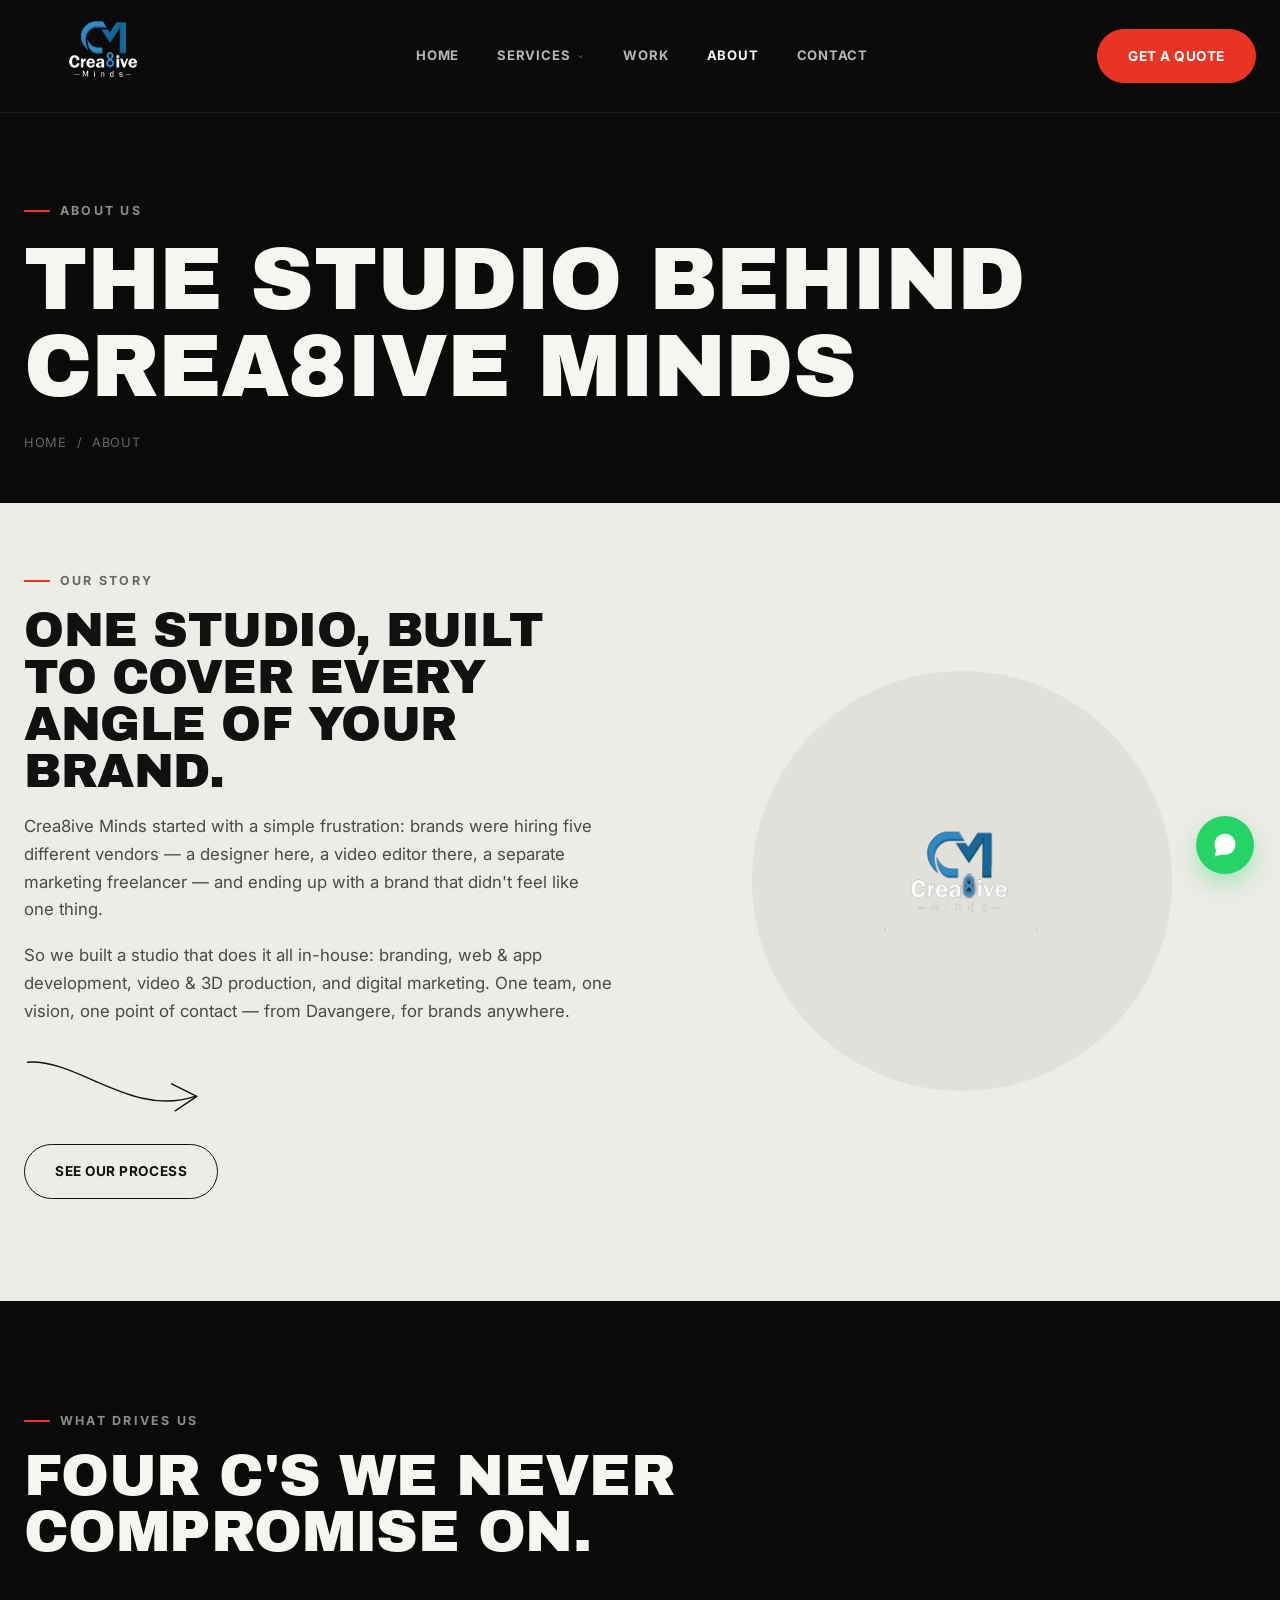
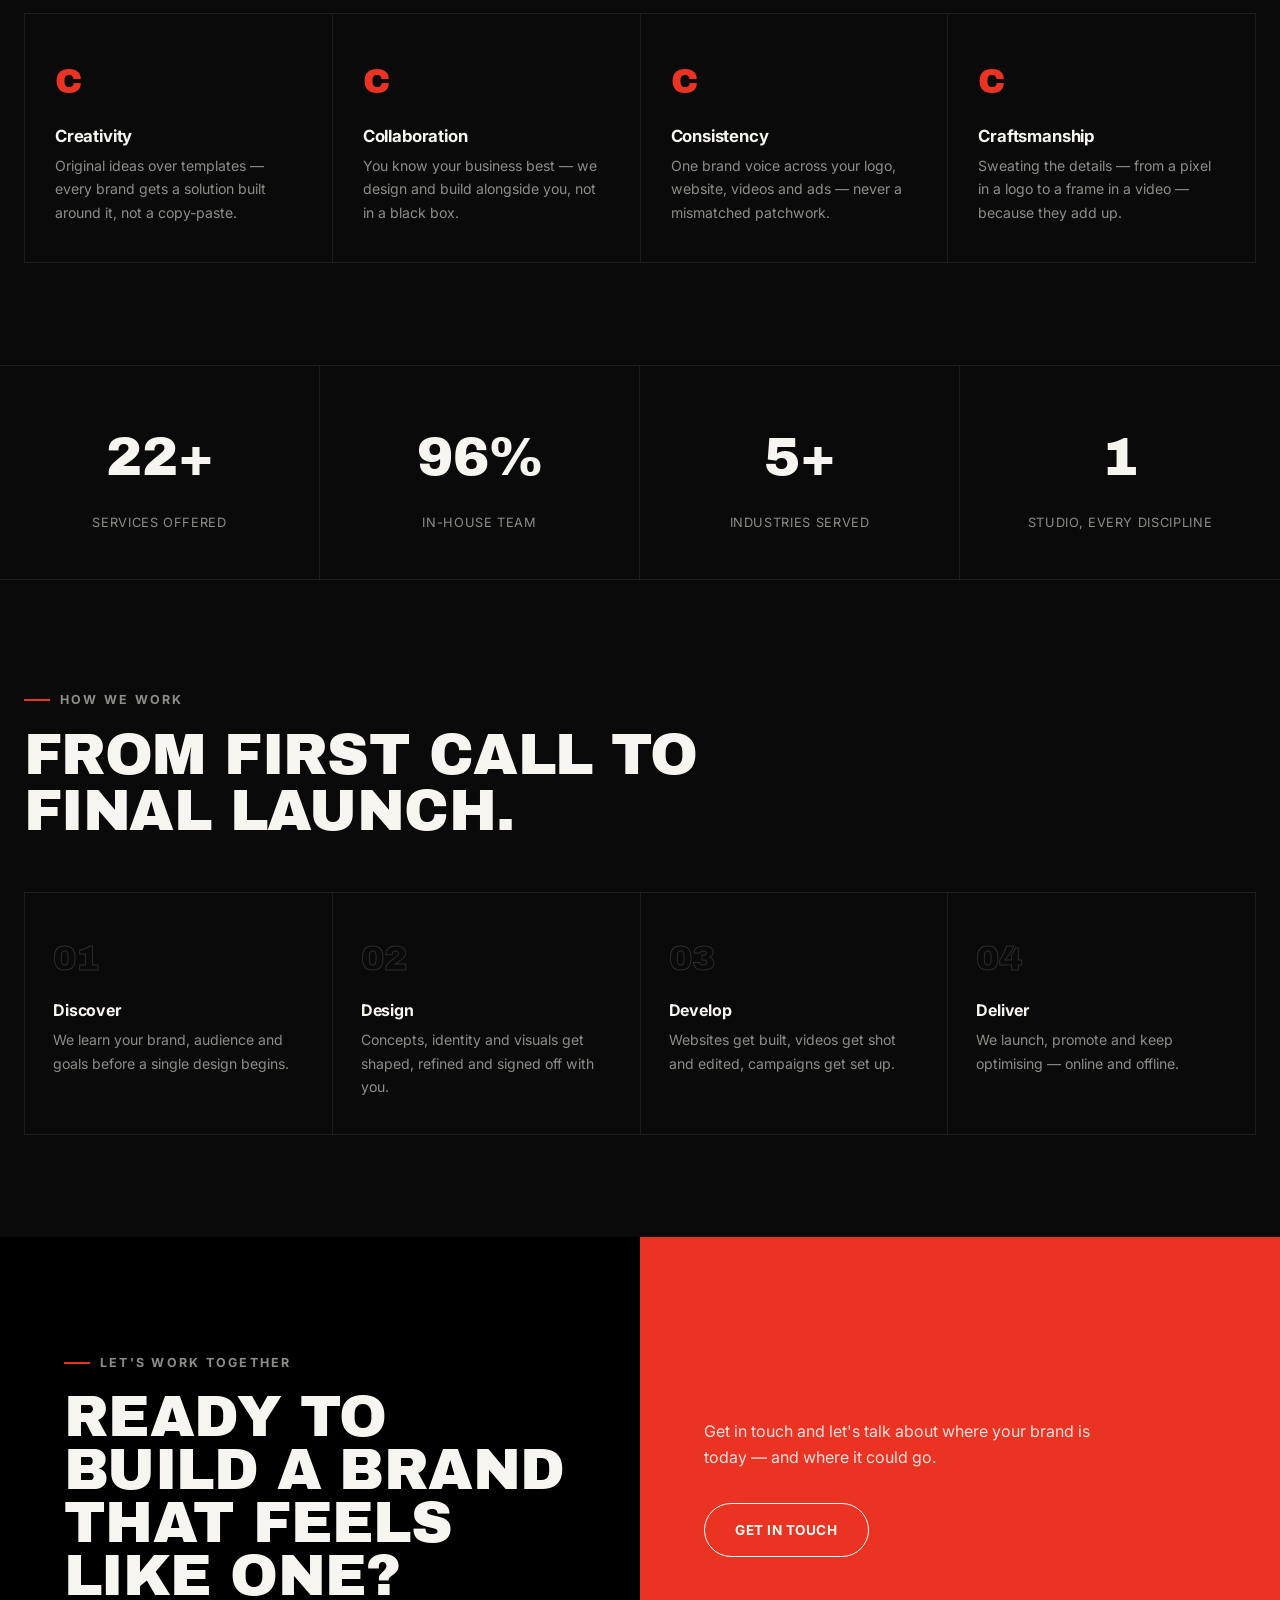
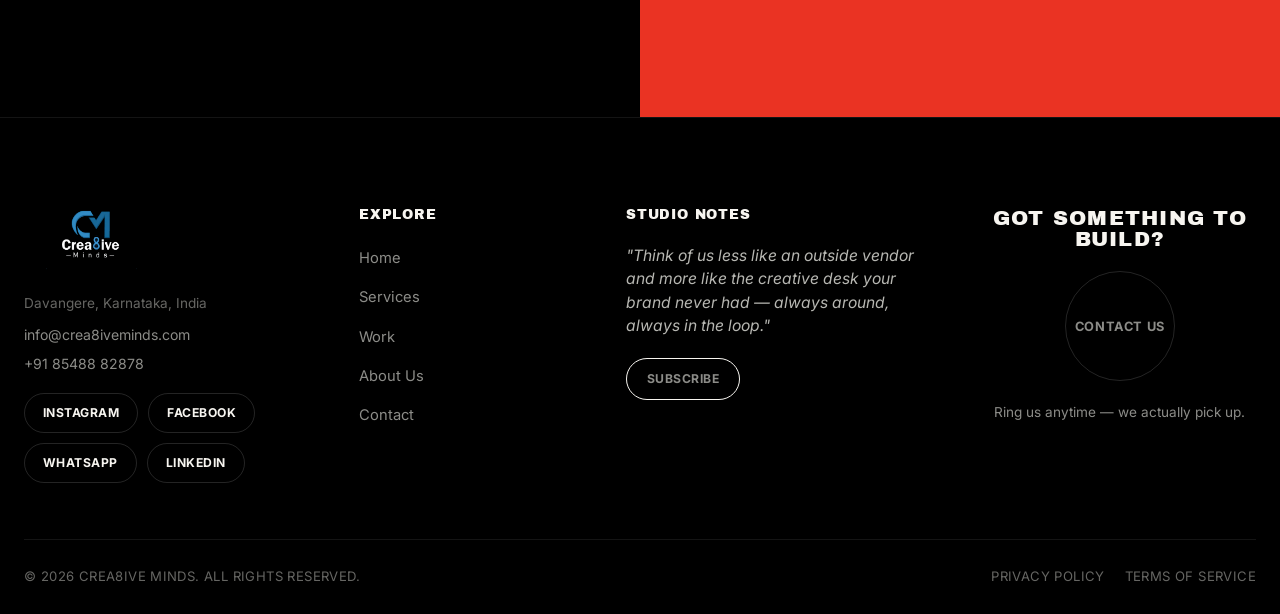
==== about.html @ 6755e721 "Initial static website commit" ====
<!DOCTYPE html>
<html lang="en">
<head>
<meta charset="UTF-8">
<meta name="viewport" content="width=device-width, initial-scale=1.0">
<title>About Us — Crea8ive Minds</title>
<meta name="description" content="Meet Crea8ive Minds — a full-service creative studio in Davangere, Karnataka bringing branding, digital and motion together under one roof.">
<link rel="icon" href="assets/favicon.ico" sizes="any">
<link rel="icon" type="image/png" sizes="32x32" href="assets/favicon-32.png">
<link rel="apple-touch-icon" href="assets/apple-touch-icon.png">
<link rel="preconnect" href="https://fonts.googleapis.com">
<link rel="preconnect" href="https://fonts.gstatic.com" crossorigin>
<link href="https://fonts.googleapis.com/css2?family=Archivo+Black&family=Inter:wght@400;500;600;700;800&display=swap" rel="stylesheet">
<link rel="stylesheet" href="css/style.css">
</head>
<body>

<header class="site-header">
  <div class="container nav-inner">
    <a href="index.html" class="brand"><img src="assets/logo.webp" alt="Crea8ive Minds logo"></a>
    <nav>
      <ul class="nav-links">
        <li><a href="index.html" class="nav-link">Home</a></li>
        <li class="has-dropdown">
          <a href="services.html" class="nav-link">Services
            <svg class="caret" viewBox="0 0 24 24" fill="none" stroke="currentColor" stroke-width="2"><polyline points="6 9 12 15 18 9"/></svg>
          </a>
          <div class="dropdown">
            <a href="services.html#branding"><span class="dot"></span>Branding &amp; Graphic Design</a>
            <a href="services.html#development"><span class="dot"></span>Website &amp; App Development</a>
            <a href="services.html#video"><span class="dot"></span>Video Production &amp; 3D</a>
            <a href="services.html#marketing"><span class="dot"></span>Digital Marketing &amp; SEO</a>
            <a href="services.html#print"><span class="dot"></span>Print &amp; Event Branding</a>
          </div>
        </li>
        <li><a href="work.html" class="nav-link">Work</a></li>
        <li><a href="about.html" class="nav-link">About</a></li>
        <li><a href="contact.html" class="nav-link">Contact</a></li>
      </ul>
    </nav>
    <div class="nav-actions">
      <a href="contact.html" class="pill-btn solid">Get a Quote</a>
      <button class="nav-toggle" aria-label="Open menu"><span></span><span></span><span></span></button>
    </div>
  </div>
</header>

<div class="nav-overlay"></div>
<div class="mobile-panel">
  <ul>
    <li><a href="index.html" class="nav-link">Home</a></li>
    <li><a href="services.html" class="nav-link">Services</a></li>
    <li class="mp-sub">
      <a href="services.html#branding">Branding &amp; Graphic Design</a>
      <a href="services.html#development">Website &amp; App Development</a>
      <a href="services.html#video">Video Production &amp; 3D</a>
      <a href="services.html#marketing">Digital Marketing &amp; SEO</a>
      <a href="services.html#print">Print &amp; Event Branding</a>
    </li>
    <li><a href="work.html" class="nav-link">Work</a></li>
    <li><a href="about.html" class="nav-link">About</a></li>
    <li><a href="contact.html" class="nav-link">Contact</a></li>
  </ul>
  <a href="contact.html" class="pill-btn solid">Get a Quote</a>
</div>

<section class="page-header">
  <div class="container">
    <div class="eyebrow">About Us</div>
    <h1>THE STUDIO BEHIND<br>CREA8IVE MINDS</h1>
    <div class="breadcrumb"><a href="index.html">Home</a><span>/</span><span>About</span></div>
  </div>
</section>

<!-- ============ STORY — light section ============ -->
<section class="on-light" style="padding-top:60px;">
  <div class="container">
    <div class="split" style="display:grid; grid-template-columns:1fr 1fr; gap:56px; align-items:center;">
      <div class="reveal">
        <div class="eyebrow">Our Story</div>
        <h2 class="section-title" style="font-size:clamp(1.9rem,4vw,3rem);">ONE STUDIO, BUILT TO COVER EVERY ANGLE OF YOUR BRAND.</h2>
        <p class="section-sub">Crea8ive Minds started with a simple frustration: brands were hiring five different vendors — a designer here, a video editor there, a separate marketing freelancer — and ending up with a brand that didn't feel like one thing.</p>
        <p class="section-sub">So we built a studio that does it all in-house: branding, web &amp; app development, video &amp; 3D production, and digital marketing. One team, one vision, one point of contact — from Davangere, for brands anywhere.</p>
        <svg class="doodle-arrow reveal reveal-delay-2" style="margin-top:30px;" viewBox="0 0 200 90" fill="none" stroke="currentColor" stroke-width="1.6">
          <path d="M4 8 C 60 4, 120 70, 190 46" stroke-linecap="round"/>
          <path d="M164 32 L192 46 L168 62" stroke-linecap="round" stroke-linejoin="round"/>
        </svg>
        <a href="contact.html" class="pill-btn" style="margin-top:8px;">See Our Process</a>
      </div>
      <div class="reveal reveal-delay-1" style="aspect-ratio:1/1; border-radius:50%; background:rgba(17,17,17,0.05); display:flex; align-items:center; justify-content:center; max-width:420px; margin-inline:auto;">
        <img src="assets/logo.webp" alt="Crea8ive Minds" style="width:55%;">
      </div>
    </div>
  </div>
</section>

<!-- ============ VALUES ============ -->
<section>
  <div class="container">
    <div class="section-head reveal">
      <div class="eyebrow">What Drives Us</div>
      <h2 class="section-title">Four C's we never compromise on.</h2>
    </div>
    <div class="value-row reveal">
      <div class="value-item"><div class="letter">C</div><h3>Creativity</h3><p>Original ideas over templates — every brand gets a solution built around it, not a copy-paste.</p></div>
      <div class="value-item"><div class="letter">C</div><h3>Collaboration</h3><p>You know your business best — we design and build alongside you, not in a black box.</p></div>
      <div class="value-item"><div class="letter">C</div><h3>Consistency</h3><p>One brand voice across your logo, website, videos and ads — never a mismatched patchwork.</p></div>
      <div class="value-item"><div class="letter">C</div><h3>Craftsmanship</h3><p>Sweating the details — from a pixel in a logo to a frame in a video — because they add up.</p></div>
    </div>
  </div>
</section>

<!-- ============ STATS ============ -->
<div class="stats-strip reveal">
  <div class="stat"><div class="num"><span data-count="23" data-suffix="+">0</span></div><div class="lbl">Services Offered</div></div>
  <div class="stat"><div class="num"><span data-count="100" data-suffix="%">0</span></div><div class="lbl">In-House Team</div></div>
  <div class="stat"><div class="num"><span data-count="5" data-suffix="+">0</span></div><div class="lbl">Industries Served</div></div>
  <div class="stat"><div class="num"><span data-count="1" data-suffix="">0</span></div><div class="lbl">Studio, Every Discipline</div></div>
</div>

<!-- ============ HOW WE WORK ============ -->
<section>
  <div class="container">
    <div class="section-head reveal">
      <div class="eyebrow">How We Work</div>
      <h2 class="section-title">From first call to final launch.</h2>
    </div>
    <div class="process-row reveal">
      <div class="process-item"><span class="num">01</span><h3>Discover</h3><p>We learn your brand, audience and goals before a single design begins.</p></div>
      <div class="process-item"><span class="num">02</span><h3>Design</h3><p>Concepts, identity and visuals get shaped, refined and signed off with you.</p></div>
      <div class="process-item"><span class="num">03</span><h3>Develop</h3><p>Websites get built, videos get shot and edited, campaigns get set up.</p></div>
      <div class="process-item"><span class="num">04</span><h3>Deliver</h3><p>We launch, promote and keep optimising — online and offline.</p></div>
    </div>
  </div>
</section>

<!-- ============ CTA — SPLIT BLOCK ============ -->
<div class="split-block reveal">
  <div class="half black">
    <div class="eyebrow">Let's Work Together</div>
    <h2 style="font-size:clamp(2.2rem,4.6vw,3.6rem);">READY TO BUILD A BRAND THAT FEELS LIKE ONE?</h2>
  </div>
  <div class="half red">
    <p>Get in touch and let's talk about where your brand is today — and where it could go.</p>
    <div class="btn-row"><a href="contact.html" class="pill-btn" style="border-color:#fff;">Get In Touch</a></div>
  </div>
</div>

<footer class="site-footer">
  <div class="container">
    <div class="footer-top">
      <div class="footer-brand">
        <img src="assets/logo.webp" alt="Crea8ive Minds" style="height:64px; margin-bottom:20px;">
        <p class="addr">Davangere, Karnataka, India</p>
        <a class="contact-line" href="mailto:info@crea8iveminds.com">info@crea8iveminds.com</a>
        <a class="contact-line" href="tel:+918548882878">+91 85488 82878</a>
        <div class="social-row">
          <a href="#">Instagram</a>
          <a href="#">Facebook</a>
          <a href="https://wa.me/918548882878" target="_blank" rel="noopener">WhatsApp</a>
          <a href="#">LinkedIn</a>
        </div>
      </div>
      <div class="footer-col">
        <h4>Explore</h4>
        <ul>
          <li><a href="index.html">Home</a></li>
          <li><a href="services.html">Services</a></li>
          <li><a href="work.html">Work</a></li>
          <li><a href="about.html">About Us</a></li>
          <li><a href="contact.html">Contact</a></li>
        </ul>
      </div>
      <div class="footer-col">
        <h4>Studio Notes</h4>
        <p class="footer-quote">"Think of us less like an outside vendor and more like the creative desk your brand never had — always around, always in the loop."</p>
        <a href="contact.html" class="pill-btn sm">Subscribe</a>
      </div>
      <div class="footer-col footer-cta">
        <h4>Got something to build?</h4>
        <a href="contact.html" class="circle-btn">Contact Us</a>
        <p class="note">Ring us anytime — we actually pick up.</p>
      </div>
    </div>
    <div class="footer-bottom">
      <span>&copy; <span id="year"></span> Crea8ive Minds. All rights reserved.</span>
      <div class="footer-legal"><a href="#">Privacy Policy</a><a href="#">Terms of Service</a></div>
    </div>
  </div>
</footer>

<a class="float-wa" href="https://wa.me/918548882878" target="_blank" rel="noopener" aria-label="Chat on WhatsApp">
  <svg viewBox="0 0 32 32"><path d="M16.001 3C9.373 3 4 8.373 4 15c0 2.386.693 4.612 1.885 6.487L4 29l7.716-1.86A11.94 11.94 0 0 0 16.001 27C22.628 27 28 21.627 28 15S22.628 3 16.001 3zm5.815 13.665c-.319-.16-1.888-.932-2.181-1.038-.293-.107-.507-.16-.72.16-.213.319-.827 1.038-1.014 1.251-.187.213-.373.24-.692.08-.319-.16-1.347-.497-2.566-1.585-.949-.847-1.59-1.893-1.777-2.212-.187-.319-.02-.492.14-.652.144-.144.32-.373.48-.56.16-.187.213-.32.32-.533.107-.213.053-.4-.027-.56-.08-.16-.72-1.735-.986-2.377-.26-.626-.524-.541-.72-.551-.187-.009-.4-.011-.613-.011-.213 0-.56.08-.853.4-.293.319-1.12 1.094-1.12 2.668 0 1.574 1.147 3.094 1.307 3.307.16.213 2.256 3.444 5.464 4.83.764.33 1.36.527 1.825.674.767.244 1.465.21 2.017.127.615-.092 1.888-.772 2.155-1.517.267-.746.267-1.386.187-1.517-.08-.133-.293-.213-.612-.373z"/></svg>
</a>

<script src="js/script.js"></script>
<script>document.getElementById('year').textContent = new Date().getFullYear();</script>
</body>
</html>
---- css/style.css ----
/* ==========================================================================
   Crea8ive Minds — Shared Stylesheet
   Bold editorial theme: black / red / white, oversized display type,
   pill + circular outline buttons, split color-block sections.
   ========================================================================== */

:root {
  --black: #0a0a0a;
  --black-soft: #111111;
  --panel: #161616;
  --panel-2: #1c1c1c;
  --border: rgba(255, 255, 255, 0.14);
  --border-soft: rgba(255, 255, 255, 0.08);

  --red: #ea3323;
  --red-dark: #c22417;
  --red-light: #ff5c4d;
  --blue: #3088c0;

  --white: #f7f5f0;
  --off-white: #ececec;
  --grey-300: #b7b7b2;
  --grey-400: #8c8c88;
  --grey-500: #666663;

  --light-bg: #eeece7;
  --light-bg-2: #e4e1da;
  --light-ink: #111111;

  --radius-0: 0px;
  --radius-sm: 4px;
  --radius-pill: 999px;

  --shadow-soft: 0 30px 60px -24px rgba(0, 0, 0, 0.7);

  --container: 1360px;
  --section-pad: clamp(56px, 8vw, 112px);

  --ease: cubic-bezier(0.22, 1, 0.36, 1);
  --font-display: 'Archivo Black', 'Poppins', 'Inter', sans-serif;
  --font-body: 'Inter', -apple-system, BlinkMacSystemFont, 'Segoe UI', Roboto, sans-serif;
}

/* ---------- Reset ---------- */
* , *::before, *::after { box-sizing: border-box; }
html { scroll-behavior: smooth; }
body, h1, h2, h3, h4, p, ul, ol, figure { margin: 0; }
ul, ol { padding: 0; list-style: none; }
img, svg, video { display: block; max-width: 100%; height: auto; }
a { color: inherit; text-decoration: none; }
button { font: inherit; color: inherit; background: none; border: none; cursor: pointer; }
input, textarea, select { font: inherit; color: inherit; }

html, body { background: var(--black); color: var(--white); overflow-x: hidden; }

body {
  font-family: var(--font-body);
  font-size: 16px;
  line-height: 1.65;
  min-height: 100vh;
  position: relative;
}

h1, h2, h3, h4, .font-display {
  font-family: var(--font-display);
  font-weight: 400;
  text-transform: uppercase;
  line-height: 0.98;
  letter-spacing: -0.01em;
  color: var(--white);
}

::selection { background: var(--red); color: #fff; }

.container { max-width: var(--container); margin-inline: auto; padding-inline: 24px; }
section { padding-block: var(--section-pad); position: relative; }

.eyebrow {
  display: inline-flex;
  align-items: center;
  gap: 10px;
  font-size: 0.78rem;
  font-weight: 700;
  letter-spacing: 0.18em;
  text-transform: uppercase;
  color: var(--grey-400);
  margin-bottom: 16px;
}
.eyebrow::before { content: ""; width: 26px; height: 2px; background: var(--red); }
.on-light .eyebrow { color: var(--grey-500); }

h2.section-title { font-size: clamp(2rem, 5vw, 3.6rem); max-width: 820px; }
.section-sub { color: var(--grey-300); max-width: 600px; margin-top: 18px; font-size: 1.05rem; font-family: var(--font-body); text-transform: none; letter-spacing: normal; }
.on-light .section-sub { color: #4a4a46; }
.section-head { margin-bottom: 52px; }
.section-head.center { text-align: center; margin-inline: auto; }
.section-head.center .section-title { margin-inline: auto; }
.section-head.center .section-sub { margin-inline: auto; }

.on-light { background: var(--light-bg); color: var(--light-ink); }
.on-light h1, .on-light h2, .on-light h3, .on-light h4 { color: var(--light-ink); }
.on-light .eyebrow::before { background: var(--red); }

/* ---------- Buttons ---------- */
.pill-btn {
  display: inline-flex;
  align-items: center;
  gap: 10px;
  padding: 15px 30px;
  border-radius: var(--radius-pill);
  font-weight: 700;
  font-size: 0.85rem;
  letter-spacing: 0.04em;
  text-transform: uppercase;
  border: 1.5px solid var(--white);
  color: var(--white);
  background: transparent;
  transition: transform 0.35s var(--ease), background 0.35s var(--ease), color 0.35s var(--ease), border-color 0.35s var(--ease);
  white-space: nowrap;
  cursor: pointer;
}
.pill-btn:hover { background: var(--white); color: var(--black); transform: translateY(-2px); }
.pill-btn.solid { background: var(--red); border-color: var(--red); color: #fff; }
.pill-btn.solid:hover { background: var(--red-dark); border-color: var(--red-dark); color: #fff; }
.on-light .pill-btn { border-color: var(--light-ink); color: var(--light-ink); }
.on-light .pill-btn:hover { background: var(--light-ink); color: var(--light-bg); }
.pill-btn.sm { padding: 10px 20px; font-size: 0.76rem; }

.circle-btn {
  width: 88px; height: 88px;
  border-radius: 50%;
  border: 1px solid var(--border);
  display: flex; align-items: center; justify-content: center;
  text-align: center;
  font-size: 0.72rem;
  font-weight: 700;
  letter-spacing: 0.05em;
  text-transform: uppercase;
  color: var(--white);
  transition: transform 0.4s var(--ease), background 0.4s var(--ease), border-color 0.4s var(--ease);
  flex-shrink: 0;
}
.circle-btn:hover { transform: scale(1.08); border-color: var(--white); background: rgba(255,255,255,0.06); }
.circle-btn svg { width: 18px; height: 18px; }
.on-light .circle-btn { border-color: rgba(17,17,17,0.25); color: var(--light-ink); }
.on-light .circle-btn:hover { border-color: var(--light-ink); background: rgba(17,17,17,0.05); }

.nav-arrow-link { display: inline-flex; align-items: center; gap: 12px; font-size: 0.85rem; font-weight: 700; letter-spacing: 0.06em; text-transform: uppercase; }
.nav-arrow-link .line { width: 40px; height: 1px; background: currentColor; }

/* ---------- Custom cursor ---------- */
.cursor-ring {
  position: fixed;
  top: 0; left: 0;
  width: 34px; height: 34px;
  border: 1px solid rgba(255,255,255,0.8);
  border-radius: 50%;
  pointer-events: none;
  z-index: 9998;
  transform: translate(-50%, -50%);
  transition: width 0.25s var(--ease), height 0.25s var(--ease), background 0.25s var(--ease), border-color 0.25s var(--ease);
  display: flex; align-items: center; justify-content: center;
  font-size: 0.62rem; font-weight: 700; letter-spacing: 0.05em; text-transform: uppercase;
  mix-blend-mode: difference;
}
.cursor-ring span { opacity: 0; transition: opacity 0.2s var(--ease); white-space: nowrap; }
.cursor-ring.grow { width: 90px; height: 90px; background: rgba(255,255,255,0.95); border-color: transparent; }
.cursor-ring.grow span { opacity: 1; color: #000; mix-blend-mode: normal; }
@media (pointer: coarse) { .cursor-ring { display: none; } }

/* ---------- Header / Nav ---------- */
.site-header {
  position: sticky;
  top: 0;
  z-index: 500;
  padding-block: 18px;
  background: var(--black);
  border-bottom: 1px solid var(--border-soft);
  transition: padding 0.4s var(--ease);
}
.site-header.scrolled { padding-block: 12px; }
.nav-inner { display: flex; align-items: center; justify-content: space-between; gap: 24px; }
.brand { display: flex; align-items: center; }
.brand img { height: 76px; width: auto; transition: height 0.4s var(--ease); }
.site-header.scrolled .brand img { height: 56px; }

.nav-links { display: flex; align-items: center; gap: 2px; }
.nav-links > li { position: relative; }
.nav-links a.nav-link {
  display: flex;
  align-items: center;
  gap: 6px;
  padding: 10px 18px;
  font-size: 0.82rem;
  font-weight: 700;
  letter-spacing: 0.06em;
  text-transform: uppercase;
  color: var(--grey-300);
  transition: color 0.25s var(--ease);
}
.nav-links a.nav-link:hover, .nav-links a.nav-link.active { color: var(--white); }
.nav-links .caret { width: 9px; height: 9px; transition: transform 0.25s var(--ease); opacity: 0.7; }
.has-dropdown:hover .caret { transform: rotate(180deg); }

.dropdown {
  position: absolute;
  top: calc(100% + 14px);
  left: 0;
  min-width: 260px;
  background: var(--panel);
  border: 1px solid var(--border);
  padding: 8px;
  box-shadow: var(--shadow-soft);
  opacity: 0;
  visibility: hidden;
  transform: translateY(6px);
  transition: all 0.25s var(--ease);
}
.has-dropdown:hover .dropdown { opacity: 1; visibility: visible; transform: translateY(0); }
.dropdown a {
  display: flex;
  align-items: center;
  gap: 10px;
  padding: 12px 14px;
  font-size: 0.82rem;
  font-weight: 600;
  text-transform: none;
  letter-spacing: normal;
  color: var(--grey-300);
}
.dropdown a:hover { background: rgba(234,51,35,0.12); color: var(--white); }
.dropdown a span.dot { width: 5px; height: 5px; border-radius: 50%; background: var(--red); flex-shrink: 0; }

.nav-actions { display: flex; align-items: center; gap: 16px; }

.nav-toggle {
  display: none;
  flex-direction: column;
  gap: 5px;
  width: 42px;
  height: 42px;
  align-items: center;
  justify-content: center;
  border-radius: 50%;
  border: 1px solid var(--border);
}
.nav-toggle span { width: 18px; height: 1.5px; background: var(--white); transition: all 0.3s var(--ease); }
.nav-toggle.open span:nth-child(1) { transform: translateY(6.5px) rotate(45deg); }
.nav-toggle.open span:nth-child(2) { opacity: 0; }
.nav-toggle.open span:nth-child(3) { transform: translateY(-6.5px) rotate(-45deg); }

/* Mobile nav panel + overlay — hidden off-screen at ALL viewport sizes by default */
.mobile-panel {
  position: fixed;
  inset: 0 0 0 auto;
  width: min(86vw, 380px);
  height: 100vh;
  background: var(--black-soft);
  border-left: 1px solid var(--border);
  z-index: 600;
  padding: 100px 30px 40px;
  transform: translateX(100%);
  transition: transform 0.45s var(--ease);
  overflow-y: auto;
}
.nav-overlay {
  position: fixed;
  inset: 0;
  background: rgba(0,0,0,0.7);
  z-index: 550;
  opacity: 0;
  visibility: hidden;
  transition: opacity 0.4s var(--ease);
  pointer-events: none;
}
.nav-overlay.open { opacity: 1; visibility: visible; pointer-events: auto; }

/* ---------- Splash Screen ---------- */
.splash {
  position: fixed;
  inset: 0;
  z-index: 9999;
  display: flex;
  align-items: center;
  justify-content: center;
  background: var(--black);
  transition: opacity 0.7s var(--ease), visibility 0.7s var(--ease);
}
.splash.hide { opacity: 0; visibility: hidden; pointer-events: none; }
.splash-inner { text-align: center; }
.splash-logo { width: min(60vw, 260px); margin-inline: auto; opacity: 0; transform: translateY(14px); animation: splashIn 0.9s var(--ease) 0.1s forwards; }
.splash-word { overflow: hidden; margin-top: 18px; }
.splash-word span {
  display: block;
  font-family: var(--font-display);
  font-size: clamp(2rem, 8vw, 4.5rem);
  color: var(--white);
  transform: translateY(100%);
  animation: splashUp 0.7s var(--ease) 0.5s forwards;
}
.splash-bar { position: relative; width: 200px; height: 2px; background: rgba(255,255,255,0.12); margin: 34px auto 0; overflow: hidden; }
.splash-bar span { display: block; height: 100%; width: 0%; background: var(--red); animation: splashBar 1.3s var(--ease) 0.3s forwards; }

@keyframes splashIn { to { opacity: 1; transform: translateY(0); } }
@keyframes splashUp { to { transform: translateY(0); } }
@keyframes splashBar { to { width: 100%; } }

/* ---------- Hero ---------- */
.hero { padding-top: clamp(48px, 8vw, 90px); padding-bottom: clamp(56px, 7vw, 90px); }
.hero-headline { font-size: clamp(3rem, 11vw, 8.4rem); line-height: 0.9; }
.hero-headline .line { display: block; overflow: hidden; }
.hero-headline .stroke { color: transparent; -webkit-text-stroke: 1.5px var(--white); }
.hero-headline .fill-red { color: var(--red); }
.hero-row { display: flex; justify-content: space-between; align-items: flex-end; gap: 40px; margin-top: 36px; flex-wrap: wrap; max-width: 780px; }
.hero-copy p { color: var(--grey-300); font-size: 1.08rem; max-width: 460px; font-family: var(--font-body); }
.hero-actions { display: flex; align-items: center; gap: 22px; margin-top: 26px; flex-wrap: wrap; }
.hero-meta { display: flex; gap: 32px; margin-top: 54px; flex-wrap: wrap; border-top: 1px solid var(--border-soft); padding-top: 28px; }
.hero-meta div strong { display: block; font-family: var(--font-display); font-size: 1.7rem; color: var(--white); }
.hero-meta div span { font-size: 0.78rem; color: var(--grey-400); text-transform: uppercase; letter-spacing: 0.05em; }

.scroll-cue { display: flex; flex-direction: column; align-items: center; gap: 10px; }
.scroll-cue .circle-btn { width: 56px; height: 56px; animation: bob 2.2s ease-in-out infinite; }
@keyframes bob { 0%, 100% { transform: translateY(0); } 50% { transform: translateY(8px); } }

/* ---------- Hero visual (right-side brand composition) ---------- */
.hero-grid { display: grid; grid-template-columns: 1.15fr 0.85fr; gap: 24px; align-items: center; }
.hero-visual { position: relative; height: 480px; display: flex; align-items: center; justify-content: center; }
.hero-visual .glow { position: absolute; width: 300px; height: 300px; border-radius: 50%; background: radial-gradient(circle, rgba(234,51,35,0.25), rgba(234,51,35,0) 70%); filter: blur(10px); }
.hero-visual .ring { position: absolute; width: 400px; height: 400px; border: 1px dashed var(--border); border-radius: 50%; animation: heroSpin 50s linear infinite; }
.hero-visual .ring::before, .hero-visual .ring::after { content:""; position:absolute; width:6px; height:6px; border-radius:50%; background: var(--red); top:-3px; left:50%; margin-left:-3px; }
.hero-visual .ring::after { background: var(--blue); top:auto; bottom:-3px; }
.hero-visual .ring-2 { position: absolute; width: 296px; height: 296px; border: 1px solid var(--border-soft); border-radius: 50%; }
.hero-visual .big-mark { position: absolute; font-family: var(--font-display); font-size: 15rem; line-height: 1; color: transparent; -webkit-text-stroke: 1.5px rgba(247,245,240,0.1); user-select: none; }
@keyframes heroSpin { to { transform: rotate(360deg); } }

.hero-chip { position: absolute; width: 138px; padding: 16px 18px; border-radius: 20px; display: flex; flex-direction: column; gap: 12px; box-shadow: var(--shadow-soft); animation: bob 5.5s ease-in-out infinite; }
.hero-chip .circle-btn { width: 34px; height: 34px; pointer-events: none; }
.hero-chip svg { width: 16px; height: 16px; }
.hero-chip span { font-size: 0.72rem; font-weight: 700; text-transform: uppercase; letter-spacing: 0.03em; font-family: var(--font-body); }
.hero-chip.c1 { background: var(--red); color: #fff; top: 14px; left: 6px; transform: rotate(-7deg); animation-delay: 0s; }
.hero-chip.c1 .circle-btn { border-color: rgba(255,255,255,0.5); color: #fff; }
.hero-chip.c2 { background: var(--white); color: #111; top: 66px; right: 0; transform: rotate(6deg); animation-delay: 0.7s; }
.hero-chip.c2 .circle-btn { border-color: rgba(17,17,17,0.3); color: #111; }
.hero-chip.c3 { background: var(--panel-2); color: #fff; border: 1px solid var(--border); bottom: 76px; left: 0; transform: rotate(5deg); animation-delay: 1.4s; }
.hero-chip.c4 { background: var(--blue); color: #fff; bottom: 8px; right: 22px; transform: rotate(-5deg); animation-delay: 2.1s; }

@media (max-width: 1080px) {
  .hero-grid { grid-template-columns: 1fr; }
  .hero-visual { display: none; }
}

/* ---------- Marquee (partners/logos) ---------- */
.marquee-wrap { border-top: 1px solid var(--border-soft); border-bottom: 1px solid var(--border-soft); padding-block: 30px; overflow: hidden; }
.marquee-label { text-align: center; margin-bottom: 26px; }
.marquee-label .eyebrow { justify-content: center; }
.marquee-label h3 { font-size: clamp(1.3rem, 3vw, 1.9rem); }
.marquee-label h3 em { color: var(--grey-400); font-style: italic; }
.marquee-track { display: flex; gap: 72px; width: max-content; animation: scrollLeft 28s linear infinite; align-items: center; }
.marquee-track span { font-family: var(--font-display); font-size: clamp(1.3rem, 2.6vw, 1.8rem); color: var(--grey-400); white-space: nowrap; text-transform: uppercase; opacity: 0.55; transition: opacity 0.3s; }
@keyframes scrollLeft { from { transform: translateX(0); } to { transform: translateX(-50%); } }

/* ---------- Cards ---------- */
.grid { display: grid; gap: 1px; background: var(--border-soft); }
.grid-2 { grid-template-columns: repeat(2, 1fr); }
.grid-3 { grid-template-columns: repeat(3, 1fr); }
.grid-4 { grid-template-columns: repeat(4, 1fr); }
.grid.gapless { border: 1px solid var(--border-soft); }

.tile {
  background: var(--black);
  padding: 40px 34px;
  transition: background 0.4s var(--ease), transform 0.45s var(--ease), box-shadow 0.45s var(--ease);
  position: relative;
  overflow: hidden;
}
.tile::before { content: ""; position: absolute; top: 0; left: 0; height: 3px; width: 0; background: var(--red); transition: width 0.5s var(--ease); }
.tile:hover { background: var(--panel); transform: translateY(-8px); box-shadow: var(--shadow-soft); z-index: 3; }
.tile:hover::before { width: 100%; }
.tile .num { font-family: var(--font-display); font-size: 0.9rem; color: var(--red); margin-bottom: 22px; display: block; transition: transform 0.4s var(--ease), color 0.4s var(--ease); }
.tile:hover .num { transform: translateX(4px); color: var(--white); }
.tile h3 { font-size: 1.25rem; margin-bottom: 12px; text-transform: none; letter-spacing: normal; font-family: var(--font-body); font-weight: 700; }
.tile p { color: var(--grey-400); font-size: 0.92rem; font-family: var(--font-body); }
.tile .tag-list { display: flex; flex-wrap: wrap; gap: 8px; margin-top: 18px; }
.tile .tag-list span { font-size: 0.7rem; padding: 5px 12px; border-radius: var(--radius-pill); border: 1px solid var(--border); color: var(--grey-300); text-transform: uppercase; letter-spacing: 0.04em; transition: border-color 0.35s var(--ease), color 0.35s var(--ease), transform 0.35s var(--ease); }
.tile:hover .tag-list span { border-color: var(--red); color: var(--white); transform: translateY(-2px); }
.tile:hover .tag-list span:nth-child(2) { transition-delay: 0.05s; }
.tile:hover .tag-list span:nth-child(3) { transition-delay: 0.1s; }
.tile-icon { position: absolute; top: 34px; right: 34px; width: 44px; height: 44px; border-radius: 50%; border: 1px solid var(--border); display: flex; align-items: center; justify-content: center; color: var(--grey-400); opacity: 0; transform: scale(0.6) rotate(-20deg); transition: opacity 0.45s var(--ease), transform 0.45s var(--ease), border-color 0.45s var(--ease), color 0.45s var(--ease); }
.tile-icon svg { width: 20px; height: 20px; }
.tile:hover .tile-icon { opacity: 1; transform: scale(1) rotate(0deg); border-color: var(--red); color: var(--red); }
@media (hover: none) { .tile-icon { opacity: 1; transform: none; } }

/* ---------- Split color-block sections ---------- */
.split-block { display: grid; grid-template-columns: 1fr 1fr; min-height: 480px; }
.split-block .half { display: flex; flex-direction: column; justify-content: center; padding: 60px clamp(28px, 5vw, 72px); }
.split-block .half.red { background: var(--red); color: #fff; }
.split-block .half.black { background: #000; }
.split-block .half.light { background: var(--light-bg); color: var(--light-ink); }
.split-block h2 { font-size: clamp(2.4rem, 6vw, 5.2rem); line-height: 0.92; }
.split-block .half p { font-family: var(--font-body); text-transform: none; letter-spacing: normal; color: var(--grey-300); margin-top: 20px; max-width: 420px; }
.split-block .half.red p { color: rgba(255,255,255,0.85); }
.split-block .btn-row { display: flex; gap: 14px; margin-top: 32px; flex-wrap: wrap; }

/* ---------- Values / stats ---------- */
.value-row { display: grid; grid-template-columns: repeat(4, 1fr); border-top: 1px solid var(--border-soft); border-left: 1px solid var(--border-soft); }
.value-item { border-right: 1px solid var(--border-soft); border-bottom: 1px solid var(--border-soft); padding: 38px 30px; }
.value-item .letter { font-family: var(--font-display); font-size: 2.2rem; color: var(--red); margin-bottom: 18px; }
.value-item h3 { font-size: 1.05rem; margin-bottom: 10px; text-transform: none; font-family: var(--font-body); font-weight: 700; }
.value-item p { color: var(--grey-400); font-size: 0.88rem; font-family: var(--font-body); }

.stats-strip { display: grid; grid-template-columns: repeat(4, 1fr); text-align: center; border-top: 1px solid var(--border-soft); border-bottom: 1px solid var(--border-soft); }
.stats-strip .stat { padding: 46px 20px; border-right: 1px solid var(--border-soft); }
.stats-strip .stat:last-child { border-right: none; }
.stats-strip .num { font-family: var(--font-display); font-size: clamp(2.2rem, 5vw, 3.4rem); color: var(--white); }
.stats-strip .num .accent { color: var(--red); }
.stats-strip .lbl { color: var(--grey-400); font-size: 0.8rem; margin-top: 10px; text-transform: uppercase; letter-spacing: 0.05em; font-family: var(--font-body); }

/* ---------- Process ---------- */
.process-row { display: grid; grid-template-columns: repeat(4, 1fr); border-top: 1px solid var(--border-soft); border-left: 1px solid var(--border-soft); }
.process-item { border-right: 1px solid var(--border-soft); border-bottom: 1px solid var(--border-soft); padding: 36px 28px; position: relative; }
.process-item .num { font-family: var(--font-display); font-size: 2.2rem; color: transparent; -webkit-text-stroke: 1px var(--border); display: block; margin-bottom: 16px; }
.process-item h3 { font-size: 1rem; margin-bottom: 10px; text-transform: none; font-family: var(--font-body); font-weight: 700; }
.process-item p { color: var(--grey-400); font-size: 0.88rem; font-family: var(--font-body); }

/* ---------- Portfolio ---------- */
.work-filters { display: flex; flex-wrap: wrap; gap: 10px; margin-bottom: 40px; }
.filter-btn { padding: 10px 22px; border-radius: var(--radius-pill); border: 1px solid var(--border); font-size: 0.78rem; font-weight: 700; letter-spacing: 0.05em; text-transform: uppercase; color: var(--grey-300); transition: all 0.3s var(--ease); }
.filter-btn:hover, .filter-btn.active { background: var(--white); color: #000; border-color: var(--white); }

.work-card { position: relative; }
.work-thumb {
  aspect-ratio: 4/5;
  position: relative;
  overflow: hidden;
  background: var(--panel);
  display: flex; align-items: center; justify-content: center;
}
.work-thumb .tilt-shape {
  position: absolute;
  width: 78%; height: 78%;
  transform: rotate(-6deg);
  display: flex; align-items: center; justify-content: center;
  box-shadow: var(--shadow-soft);
}
.work-thumb .tilt-shape svg { width: 34%; opacity: 0.85; }
.work-thumb .bg-letter { position: absolute; font-family: var(--font-display); font-size: 11rem; color: rgba(255,255,255,0.04); right: -10px; bottom: -40px; line-height: 1; user-select: none; }
.work-card .cat-badge { position: absolute; top: 18px; left: 18px; font-size: 0.68rem; padding: 6px 14px; border-radius: var(--radius-pill); background: rgba(0,0,0,0.55); border: 1px solid var(--border); backdrop-filter: blur(6px); text-transform: uppercase; letter-spacing: 0.05em; z-index: 2; }
.work-info { padding: 20px 4px; display: flex; justify-content: space-between; align-items: center; gap: 12px; border-bottom: 1px solid var(--border-soft); }
.work-info h3 { font-size: 1rem; text-transform: none; font-family: var(--font-body); font-weight: 700; }
.work-info span { font-size: 0.78rem; color: var(--grey-500); text-transform: uppercase; letter-spacing: 0.04em; }

.work-nav { display: flex; align-items: center; justify-content: center; gap: 40px; margin-top: 50px; }

/* ---------- Testimonials ---------- */
.testi-track { display: flex; gap: 1px; background: var(--border-soft); border: 1px solid var(--border-soft); overflow-x: auto; scroll-snap-type: x mandatory; }
.testi-track::-webkit-scrollbar { height: 6px; }
.testi-card { min-width: 340px; scroll-snap-align: start; background: var(--black); padding: 34px; }
.testi-card .stars { color: var(--red); letter-spacing: 3px; margin-bottom: 18px; font-size: 0.9rem; }
.testi-card p.quote { color: var(--grey-300); font-size: 1rem; margin-bottom: 26px; font-style: italic; font-family: var(--font-body); }
.testi-person { display: flex; align-items: center; gap: 12px; }
.avatar { width: 42px; height: 42px; border-radius: 50%; background: var(--red); display: flex; align-items: center; justify-content: center; font-family: var(--font-display); font-size: 0.9rem; color: #fff; flex-shrink: 0; }
.testi-person strong { display: block; font-size: 0.9rem; font-family: var(--font-body); text-transform: none; }
.testi-person span { font-size: 0.76rem; color: var(--grey-500); }

/* ---------- FAQ ---------- */
.faq-list { max-width: 820px; margin-inline: auto; border-top: 1px solid var(--border); }
.faq-item { border-bottom: 1px solid var(--border); }
.faq-q { display: flex; justify-content: space-between; align-items: center; gap: 16px; padding: 26px 6px; font-weight: 700; font-size: 1.05rem; font-family: var(--font-body); cursor: pointer; text-transform: none; }
.faq-q .plus { width: 22px; height: 22px; position: relative; flex-shrink: 0; }
.faq-q .plus::before, .faq-q .plus::after { content: ""; position: absolute; background: var(--white); transition: transform 0.3s var(--ease); }
.faq-q .plus::before { width: 100%; height: 1.5px; top: 50%; left: 0; translate: 0 -50%; }
.faq-q .plus::after { width: 1.5px; height: 100%; left: 50%; top: 0; translate: -50% 0; }
.faq-item.open .plus::after { transform: rotate(90deg); }
.faq-a { max-height: 0; overflow: hidden; transition: max-height 0.4s var(--ease); }
.faq-a p { padding: 0 6px 26px; color: var(--grey-400); font-size: 0.94rem; font-family: var(--font-body); }
.on-light .faq-q, .on-light .faq-a p { color: var(--light-ink); }
.on-light .faq-a p { color: #4a4a46; }
.on-light .faq-q .plus::before, .on-light .faq-q .plus::after { background: var(--light-ink); }

/* ---------- Page header (inner pages) ---------- */
.page-header { padding-top: clamp(50px, 8vw, 80px); padding-bottom: clamp(30px, 5vw, 50px); }
.page-header h1 { font-size: clamp(2.6rem, 8vw, 5.5rem); }
.breadcrumb { display: flex; gap: 10px; margin-top: 22px; font-size: 0.8rem; color: var(--grey-500); text-transform: uppercase; letter-spacing: 0.05em; }
.breadcrumb a:hover { color: var(--red); }

/* ---------- Forms ---------- */
.form-grid { display: grid; grid-template-columns: 1fr 1fr; gap: 28px 24px; }
.field { display: flex; flex-direction: column; gap: 10px; }
.field.full { grid-column: 1 / -1; }
.field label { font-size: 0.76rem; font-weight: 700; text-transform: uppercase; letter-spacing: 0.05em; color: var(--grey-400); }
.on-light .field label { color: var(--grey-500); }
.field input, .field select, .field textarea {
  background: transparent;
  border: none;
  border-bottom: 1.5px solid var(--border);
  border-radius: 0;
  padding: 10px 2px;
  color: var(--white);
  font-size: 1rem;
  font-family: var(--font-body);
  transition: border-color 0.3s var(--ease);
}
.on-light .field input, .on-light .field select, .on-light .field textarea { color: var(--light-ink); border-bottom-color: rgba(17,17,17,0.25); }
.field input:focus, .field select:focus, .field textarea:focus { outline: none; border-color: var(--red); }
.field textarea { resize: vertical; min-height: 90px; }

.contact-info-row { display: flex; gap: 18px; align-items: flex-start; padding: 26px 0; border-bottom: 1px solid var(--border-soft); }
.on-light .contact-info-row { border-bottom-color: rgba(17,17,17,0.12); }
.contact-info-row:last-child { border-bottom: none; }
.contact-info-row h4 { font-size: 0.98rem; margin-bottom: 6px; text-transform: none; font-family: var(--font-body); font-weight: 700; }
.contact-info-row p, .contact-info-row a { color: var(--grey-400); font-size: 0.94rem; }
.on-light .contact-info-row p, .on-light .contact-info-row a { color: #4a4a46; }
.contact-info-row a:hover { color: var(--red); }
.contact-info-row svg { width: 22px; height: 22px; color: var(--red); flex-shrink: 0; margin-top: 3px; }

.map-embed { overflow: hidden; border: 1px solid var(--border); aspect-ratio: 16/9; }
.map-embed iframe { width: 100%; height: 100%; border: 0; filter: grayscale(1) invert(0.92) contrast(0.9); }

/* ---------- Footer ---------- */
.site-footer { background: #000; border-top: 1px solid var(--border-soft); padding-top: clamp(56px, 8vw, 90px); }
.footer-top { display: grid; grid-template-columns: 1.3fr 1fr 1.4fr 1.2fr; gap: 40px; padding-bottom: 56px; }
.footer-brand .brand-word { font-family: var(--font-display); font-size: 1.6rem; margin-bottom: 18px; }
.footer-brand p { color: var(--grey-400); font-size: 0.92rem; max-width: 280px; margin-bottom: 22px; font-family: var(--font-body); }
.footer-brand .addr { color: var(--grey-500); font-size: 0.85rem; margin-bottom: 8px; }
.footer-brand .contact-line { color: var(--grey-400); font-size: 0.88rem; display: block; margin-top: 6px; }
.footer-brand .contact-line:hover { color: var(--red); }

.footer-col h4 { font-size: 0.85rem; text-transform: uppercase; letter-spacing: 0.06em; margin-bottom: 22px; color: var(--white); font-family: var(--font-display); font-weight: 400; }
.footer-col ul { display: flex; flex-direction: column; gap: 13px; }
.footer-col a { color: var(--grey-400); font-size: 0.92rem; transition: color 0.25s var(--ease); }
.footer-col a:hover { color: var(--red); }

.footer-quote { font-style: italic; color: var(--grey-300); font-size: 0.98rem; line-height: 1.5; margin-bottom: 20px; }
.footer-sub { font-weight: 700; font-size: 0.92rem; margin-bottom: 14px; }

.footer-cta { text-align: center; }
.footer-cta h4 { font-size: 1.3rem; margin-bottom: 22px; }
.footer-cta .circle-btn { margin-inline: auto; width: 110px; height: 110px; font-size: 0.8rem; }
.footer-cta .note { margin-top: 20px; font-size: 0.85rem; color: var(--grey-400); }

.social-row { display: flex; gap: 10px; flex-wrap: wrap; margin-top: 18px; }
.social-row a { padding: 9px 18px; border-radius: var(--radius-pill); border: 1px solid var(--border); font-size: 0.76rem; font-weight: 700; text-transform: uppercase; letter-spacing: 0.04em; transition: all 0.3s var(--ease); }
.social-row a:hover { background: var(--white); color: #000; border-color: var(--white); }

.footer-bottom { display: flex; justify-content: space-between; align-items: center; padding-block: 26px; border-top: 1px solid var(--border-soft); font-size: 0.82rem; color: var(--grey-500); flex-wrap: wrap; gap: 12px; text-transform: uppercase; letter-spacing: 0.03em; }
.footer-bottom a:hover { color: var(--red); }
.footer-legal { display: flex; gap: 20px; }

/* ---------- WhatsApp float ---------- */
.float-wa {
  position: fixed;
  bottom: 26px;
  right: 26px;
  z-index: 400;
  width: 58px; height: 58px;
  border-radius: 50%;
  background: #25d366;
  display: flex; align-items: center; justify-content: center;
  box-shadow: 0 10px 30px -6px rgba(37, 211, 102, 0.6);
  animation: pulseWa 2.4s ease-in-out infinite;
}
.float-wa svg { width: 28px; height: 28px; fill: #fff; }
@keyframes pulseWa { 0%, 100% { box-shadow: 0 10px 30px -6px rgba(37,211,102,0.6); } 50% { box-shadow: 0 10px 40px -2px rgba(37,211,102,0.85); } }

/* ---------- Reveal on scroll ---------- */
.reveal { opacity: 0; transform: translateY(32px); transition: opacity 0.8s var(--ease), transform 0.8s var(--ease); }
.reveal.in { opacity: 1; transform: translateY(0); }
.reveal-delay-1 { transition-delay: 0.08s; }
.reveal-delay-2 { transition-delay: 0.16s; }
.reveal-delay-3 { transition-delay: 0.24s; }
.reveal-delay-4 { transition-delay: 0.32s; }
.reveal-delay-5 { transition-delay: 0.4s; }

/* ---------- Doodle arrow (about page) ---------- */
.doodle-arrow { width: 180px; height: auto; color: var(--light-ink); opacity: 0.8; }

/* ==========================================================================
   Responsive
   ========================================================================== */
@media (max-width: 1080px) {
  .footer-top { grid-template-columns: 1fr 1fr; row-gap: 44px; }
  .grid-4 { grid-template-columns: repeat(2, 1fr); }
  .value-row { grid-template-columns: repeat(2, 1fr); }
  .process-row { grid-template-columns: repeat(2, 1fr); }
  .stats-strip { grid-template-columns: repeat(2, 1fr); }
  .stats-strip .stat:nth-child(2n) { border-right: none; }
  .split-block { grid-template-columns: 1fr; }
  .split-block .half { min-height: 320px; }
}

@media (max-width: 900px) {
  .nav-links { display: none; }
  .nav-actions .pill-btn { display: none; }
  .nav-toggle { display: flex; }
  .grid-3 { grid-template-columns: repeat(2, 1fr); }
  .cursor-ring { display: none; }
  .brand img { height: 58px; }
  .site-header.scrolled .brand img { height: 48px; }
}

@media (max-width: 520px) {
  .brand img { height: 48px; }
  .site-header.scrolled .brand img { height: 42px; }
}

@media (max-width: 720px) {
  :root { --section-pad: 52px; }
  .grid-2, .grid-3, .grid-4 { grid-template-columns: 1fr; }
  .form-grid { grid-template-columns: 1fr; }
  .footer-top { grid-template-columns: 1fr; }
  .footer-bottom { flex-direction: column; text-align: center; }
  .hero-actions { flex-direction: column; align-items: stretch; }
  .hero-row { flex-direction: column; align-items: flex-start; }
  .hero-meta { gap: 22px; }
  .value-row, .process-row { grid-template-columns: 1fr; }
  .work-nav { gap: 20px; }
  .circle-btn { width: 70px; height: 70px; }
}

@media (max-width: 520px) {
  .stats-strip { grid-template-columns: 1fr 1fr; }
  .work-info { flex-direction: column; align-items: flex-start; gap: 4px; }
  .float-wa { width: 50px; height: 50px; bottom: 18px; right: 18px; }
  .float-wa svg { width: 24px; height: 24px; }
  .footer-cta .circle-btn { width: 90px; height: 90px; }
}

/* ---------- Mobile nav panel (open/interaction states) ---------- */
@media (max-width: 900px) {
  .mobile-panel.open { transform: translateX(0); }
  .mobile-panel ul { display: flex; flex-direction: column; gap: 2px; }
  .mobile-panel a.nav-link { padding: 15px 4px; font-size: 1.1rem; border-bottom: 1px solid var(--border-soft); }
  .mobile-panel .mp-sub { padding-left: 16px; display: flex; flex-direction: column; }
  .mobile-panel .mp-sub a { font-size: 0.9rem; padding: 10px 4px; color: var(--grey-400); border-bottom: none; text-transform: none; letter-spacing: normal; font-weight: 500; }
  .mobile-panel .pill-btn { margin-top: 26px; width: 100%; justify-content: center; }
}
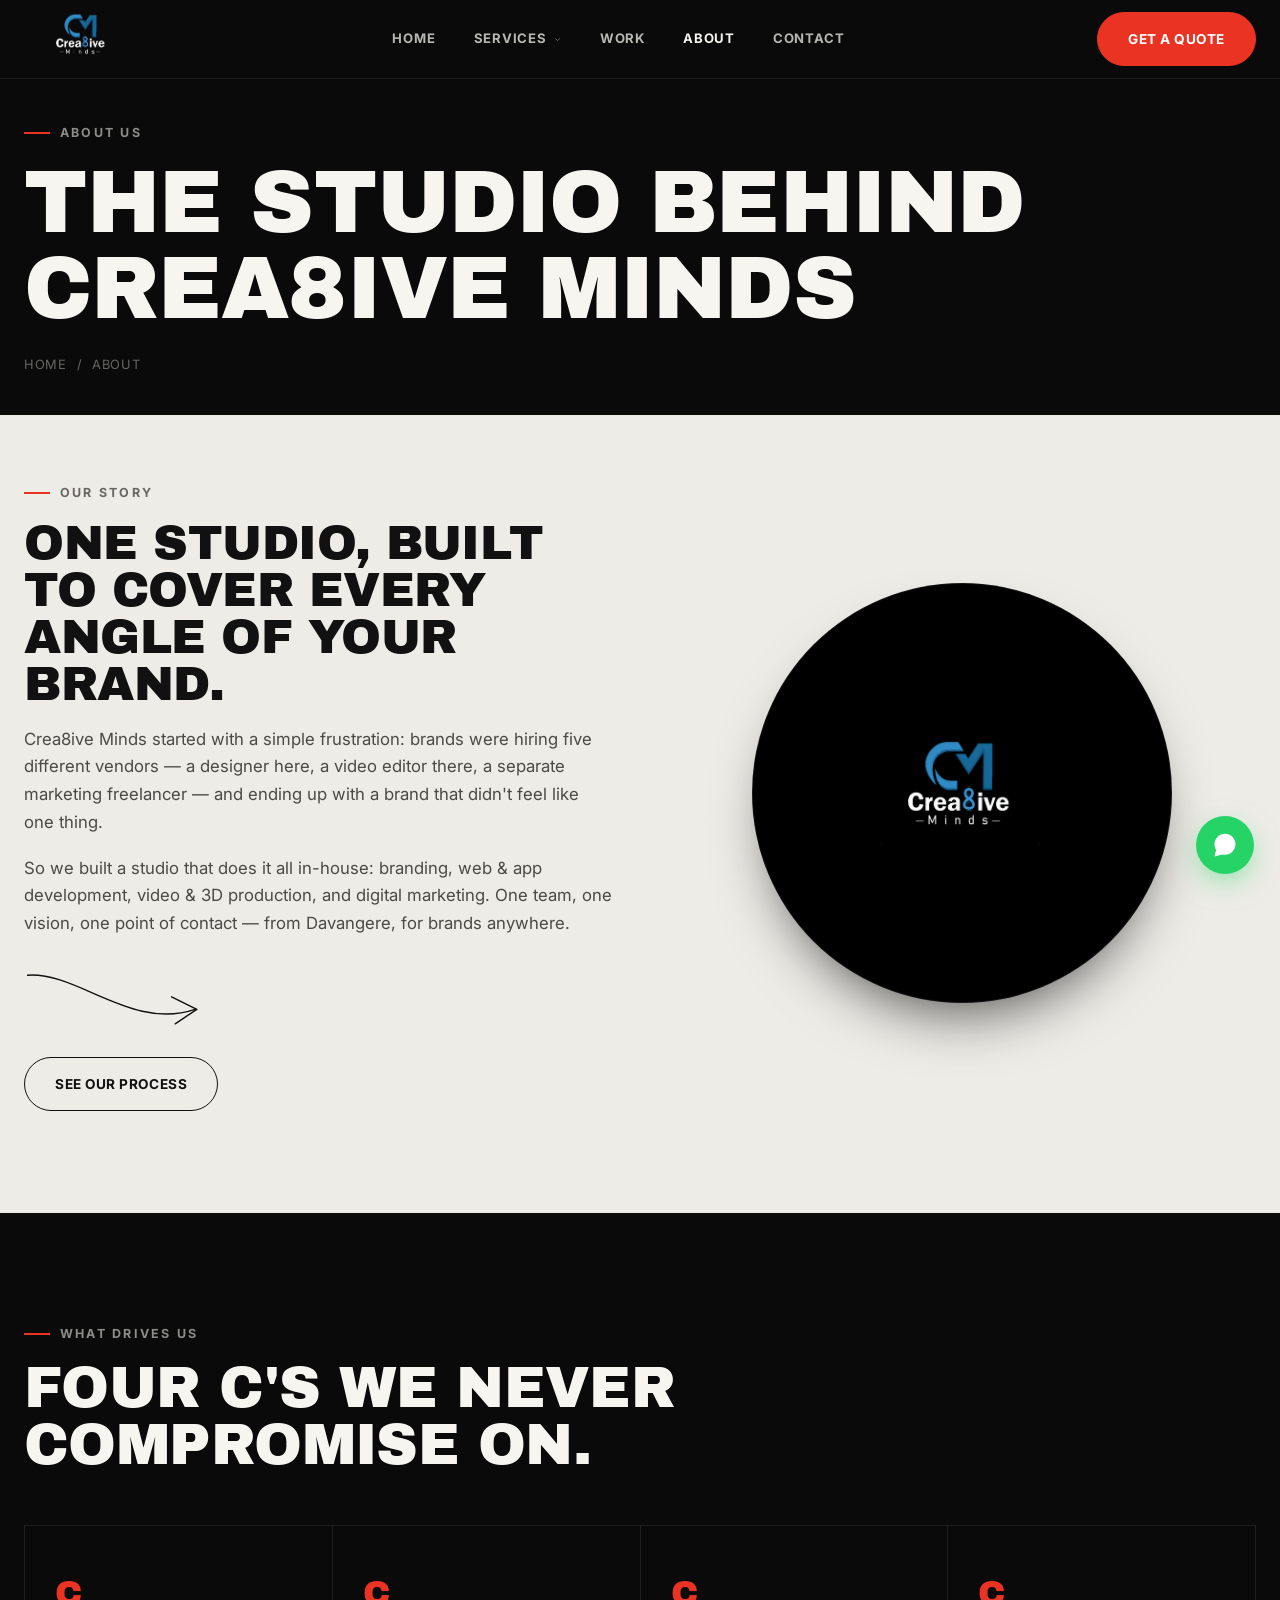
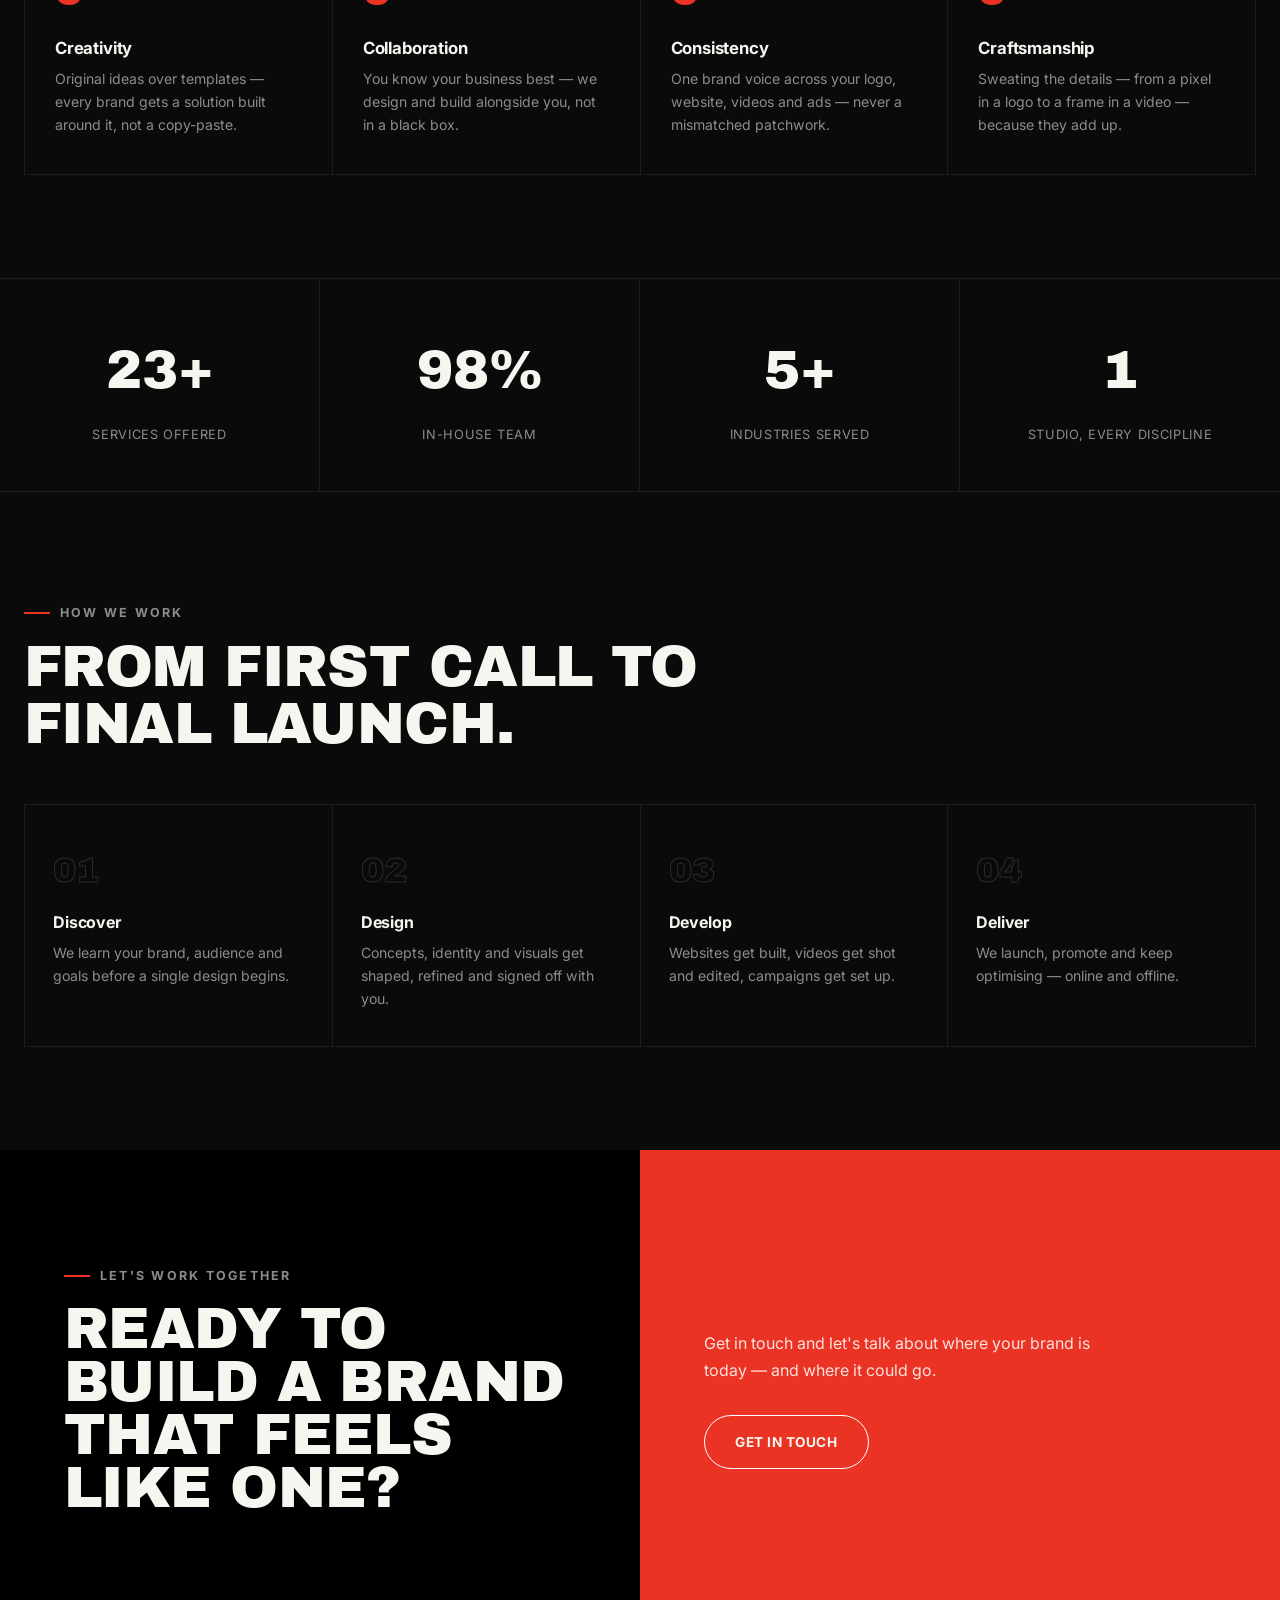
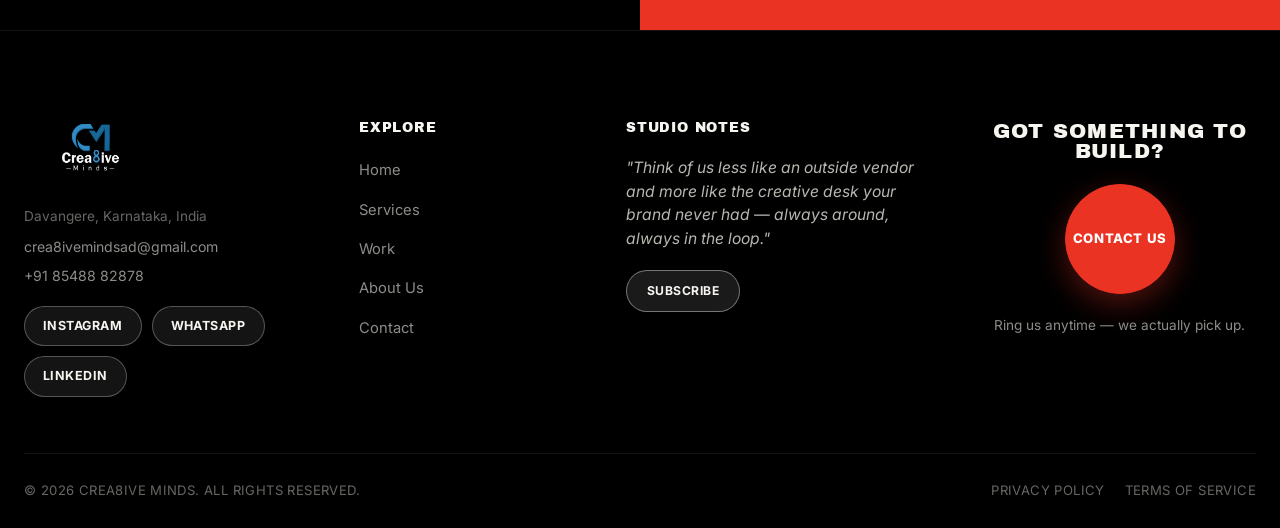
==== commit fd7350d7: "Update site layout, WhatsApp integration, contact email, social links, and add Privacy Policy & Term" ====
--- a/about.html
+++ b/about.html
@@ -87,8 +87,8 @@
         </svg>
         <a href="contact.html" class="pill-btn" style="margin-top:8px;">See Our Process</a>
       </div>
-      <div class="reveal reveal-delay-1" style="aspect-ratio:1/1; border-radius:50%; background:rgba(17,17,17,0.05); display:flex; align-items:center; justify-content:center; max-width:420px; margin-inline:auto;">
-        <img src="assets/logo.webp" alt="Crea8ive Minds" style="width:55%;">
+      <div class="reveal reveal-delay-1" style="aspect-ratio:1/1; border-radius:50%; background:#000; border:1px solid var(--border-soft); display:flex; align-items:center; justify-content:center; max-width:420px; margin-inline:auto; box-shadow:var(--shadow-soft);">
+        <img src="assets/logo.webp" alt="Crea8ive Minds" style="width:58%;">
       </div>
     </div>
   </div>
@@ -152,12 +152,11 @@
       <div class="footer-brand">
         <img src="assets/logo.webp" alt="Crea8ive Minds" style="height:64px; margin-bottom:20px;">
         <p class="addr">Davangere, Karnataka, India</p>
-        <a class="contact-line" href="mailto:info@crea8iveminds.com">info@crea8iveminds.com</a>
+        <a class="contact-line" href="mailto:crea8ivemindsad@gmail.com">crea8ivemindsad@gmail.com</a>
         <a class="contact-line" href="tel:+918548882878">+91 85488 82878</a>
         <div class="social-row">
-          <a href="#">Instagram</a>
-          <a href="#">Facebook</a>
-          <a href="https://wa.me/918548882878" target="_blank" rel="noopener">WhatsApp</a>
+          <a href="https://www.instagram.com/crea8ive_minds.ad?igsi=MThmZWxubWdzNXNubA==" target="_blank" rel="noopener">Instagram</a>
+          <a href="https://wa.me/918548882878?text=Hello%20Crea8ive%20Minds!%20%F0%9F%91%8B%20I%27m%20reaching%20out%20from%20your%20website%20and%20would%20like%20to%20inquire%20about%20your%20creative%20services." target="_blank" rel="noopener">WhatsApp</a>
           <a href="#">LinkedIn</a>
         </div>
       </div>
@@ -184,12 +183,12 @@
     </div>
     <div class="footer-bottom">
       <span>&copy; <span id="year"></span> Crea8ive Minds. All rights reserved.</span>
-      <div class="footer-legal"><a href="#">Privacy Policy</a><a href="#">Terms of Service</a></div>
+      <div class="footer-legal"><a href="privacy-policy.html">Privacy Policy</a><a href="terms-of-service.html">Terms of Service</a></div>
     </div>
   </div>
 </footer>
 
-<a class="float-wa" href="https://wa.me/918548882878" target="_blank" rel="noopener" aria-label="Chat on WhatsApp">
+<a class="float-wa" href="https://wa.me/918548882878?text=Hello%20Crea8ive%20Minds!%20%F0%9F%91%8B%20I%27m%20reaching%20out%20from%20your%20website%20and%20would%20like%20to%20inquire%20about%20your%20creative%20services." target="_blank" rel="noopener" aria-label="Chat on WhatsApp">
   <svg viewBox="0 0 32 32"><path d="M16.001 3C9.373 3 4 8.373 4 15c0 2.386.693 4.612 1.885 6.487L4 29l7.716-1.86A11.94 11.94 0 0 0 16.001 27C22.628 27 28 21.627 28 15S22.628 3 16.001 3zm5.815 13.665c-.319-.16-1.888-.932-2.181-1.038-.293-.107-.507-.16-.72.16-.213.319-.827 1.038-1.014 1.251-.187.213-.373.24-.692.08-.319-.16-1.347-.497-2.566-1.585-.949-.847-1.59-1.893-1.777-2.212-.187-.319-.02-.492.14-.652.144-.144.32-.373.48-.56.16-.187.213-.32.32-.533.107-.213.053-.4-.027-.56-.08-.16-.72-1.735-.986-2.377-.26-.626-.524-.541-.72-.551-.187-.009-.4-.011-.613-.011-.213 0-.56.08-.853.4-.293.319-1.12 1.094-1.12 2.668 0 1.574 1.147 3.094 1.307 3.307.16.213 2.256 3.444 5.464 4.83.764.33 1.36.527 1.825.674.767.244 1.465.21 2.017.127.615-.092 1.888-.772 2.155-1.517.267-.746.267-1.386.187-1.517-.08-.133-.293-.213-.612-.373z"/></svg>
 </a>
 
--- a/css/style.css
+++ b/css/style.css
@@ -129,7 +129,8 @@
 .circle-btn {
   width: 88px; height: 88px;
   border-radius: 50%;
-  border: 1px solid var(--border);
+  border: 1.5px solid rgba(255, 255, 255, 0.35);
+  background: rgba(255, 255, 255, 0.06);
   display: flex; align-items: center; justify-content: center;
   text-align: center;
   font-size: 0.72rem;
@@ -173,16 +174,16 @@
   position: sticky;
   top: 0;
   z-index: 500;
-  padding-block: 18px;
+  padding-block: 12px;
   background: var(--black);
   border-bottom: 1px solid var(--border-soft);
   transition: padding 0.4s var(--ease);
 }
-.site-header.scrolled { padding-block: 12px; }
+.site-header.scrolled { padding-block: 10px; }
 .nav-inner { display: flex; align-items: center; justify-content: space-between; gap: 24px; }
 .brand { display: flex; align-items: center; }
-.brand img { height: 76px; width: auto; transition: height 0.4s var(--ease); }
-.site-header.scrolled .brand img { height: 56px; }
+.brand img { height: 54px; width: auto; transition: height 0.4s var(--ease); }
+.site-header.scrolled .brand img { height: 46px; }
 
 .nav-links { display: flex; align-items: center; gap: 2px; }
 .nav-links > li { position: relative; }
@@ -306,7 +307,7 @@
 @keyframes splashBar { to { width: 100%; } }
 
 /* ---------- Hero ---------- */
-.hero { padding-top: clamp(48px, 8vw, 90px); padding-bottom: clamp(56px, 7vw, 90px); }
+.hero { padding-top: clamp(16px, 2.5vw, 28px); padding-bottom: clamp(48px, 6vw, 80px); }
 .hero-headline { font-size: clamp(3rem, 11vw, 8.4rem); line-height: 0.9; }
 .hero-headline .line { display: block; overflow: hidden; }
 .hero-headline .stroke { color: transparent; -webkit-text-stroke: 1.5px var(--white); }
@@ -478,7 +479,7 @@
 .on-light .faq-q .plus::before, .on-light .faq-q .plus::after { background: var(--light-ink); }
 
 /* ---------- Page header (inner pages) ---------- */
-.page-header { padding-top: clamp(50px, 8vw, 80px); padding-bottom: clamp(30px, 5vw, 50px); }
+.page-header { padding-top: clamp(20px, 3vw, 36px); padding-bottom: clamp(24px, 4vw, 40px); }
 .page-header h1 { font-size: clamp(2.6rem, 8vw, 5.5rem); }
 .breadcrumb { display: flex; gap: 10px; margin-top: 22px; font-size: 0.8rem; color: var(--grey-500); text-transform: uppercase; letter-spacing: 0.05em; }
 .breadcrumb a:hover { color: var(--red); }
@@ -535,12 +536,40 @@
 
 .footer-cta { text-align: center; }
 .footer-cta h4 { font-size: 1.3rem; margin-bottom: 22px; }
-.footer-cta .circle-btn { margin-inline: auto; width: 110px; height: 110px; font-size: 0.8rem; }
+.footer-cta .circle-btn {
+  margin-inline: auto;
+  width: 110px;
+  height: 110px;
+  font-size: 0.82rem;
+  border: 1.5px solid var(--red);
+  background: var(--red);
+  color: #ffffff;
+  font-weight: 800;
+  box-shadow: 0 10px 30px rgba(234, 51, 37, 0.35);
+}
+.footer-cta .circle-btn:hover {
+  background: var(--red-dark);
+  border-color: var(--red-dark);
+  transform: scale(1.08);
+}
 .footer-cta .note { margin-top: 20px; font-size: 0.85rem; color: var(--grey-400); }
 
 .social-row { display: flex; gap: 10px; flex-wrap: wrap; margin-top: 18px; }
-.social-row a { padding: 9px 18px; border-radius: var(--radius-pill); border: 1px solid var(--border); font-size: 0.76rem; font-weight: 700; text-transform: uppercase; letter-spacing: 0.04em; transition: all 0.3s var(--ease); }
-.social-row a:hover { background: var(--white); color: #000; border-color: var(--white); }
+.social-row a {
+  padding: 9px 18px;
+  border-radius: var(--radius-pill);
+  border: 1px solid rgba(255, 255, 255, 0.28);
+  background: rgba(255, 255, 255, 0.08);
+  color: var(--white);
+  font-size: 0.78rem;
+  font-weight: 700;
+  text-transform: uppercase;
+  letter-spacing: 0.04em;
+  transition: all 0.3s var(--ease);
+}
+.social-row a:hover { background: var(--red); color: #ffffff; border-color: var(--red); }
+.footer-col .pill-btn { border: 1.5px solid rgba(255, 255, 255, 0.4); background: rgba(255, 255, 255, 0.1); color: var(--white); }
+.footer-col .pill-btn:hover { background: var(--white); color: var(--black); border-color: var(--white); }
 
 .footer-bottom { display: flex; justify-content: space-between; align-items: center; padding-block: 26px; border-top: 1px solid var(--border-soft); font-size: 0.82rem; color: var(--grey-500); flex-wrap: wrap; gap: 12px; text-transform: uppercase; letter-spacing: 0.03em; }
 .footer-bottom a:hover { color: var(--red); }
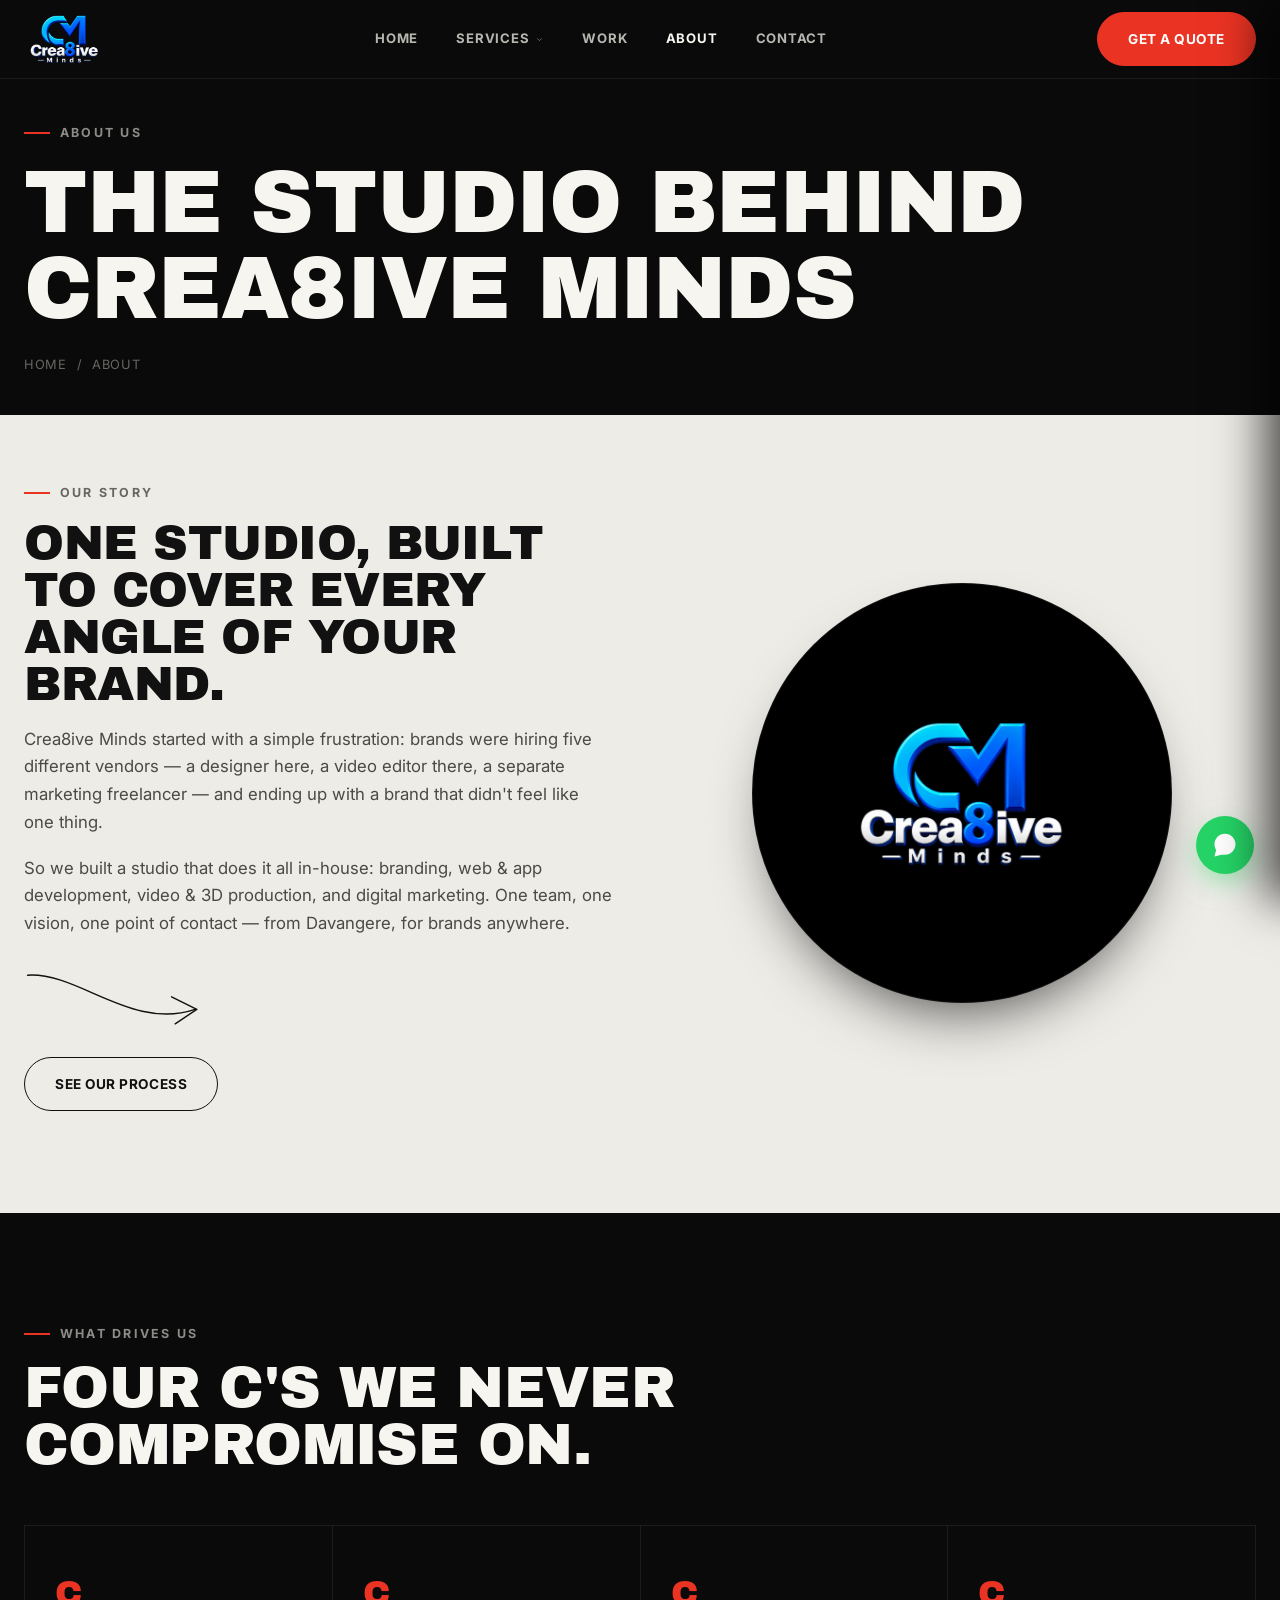
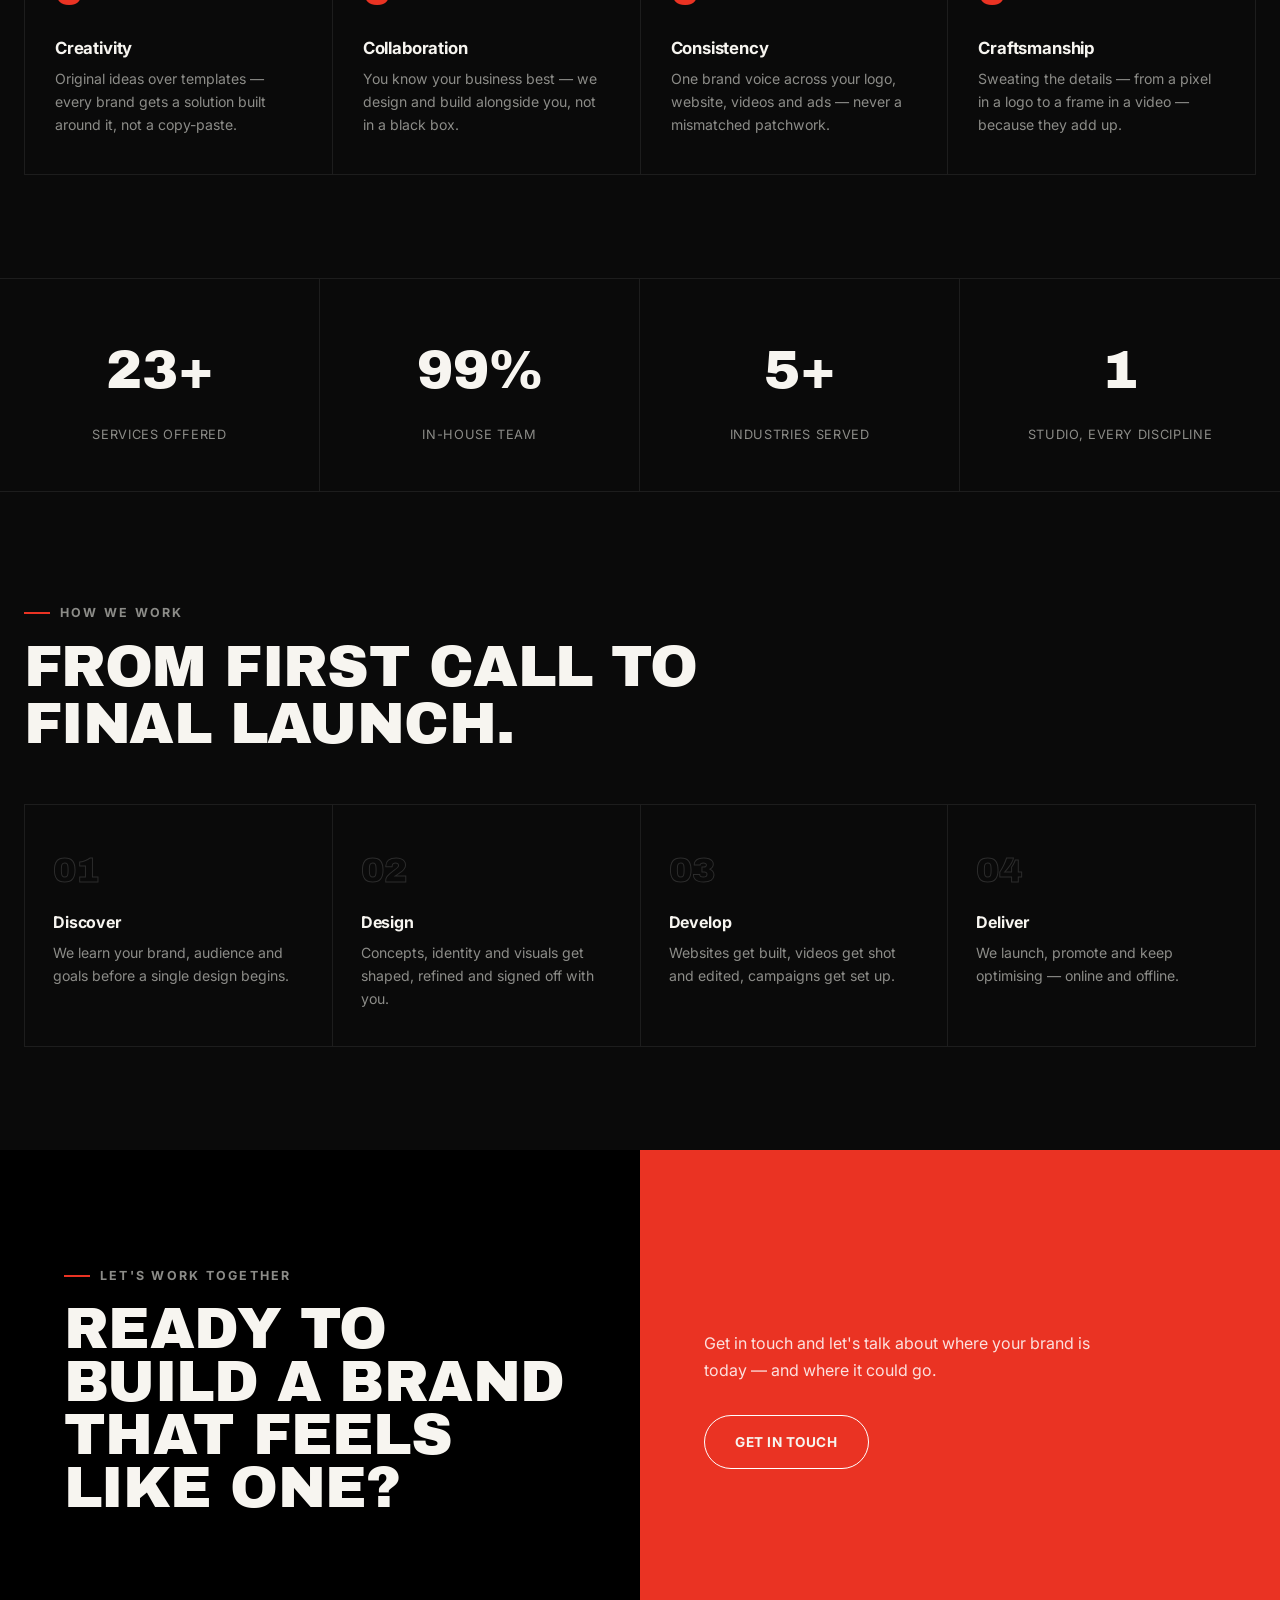
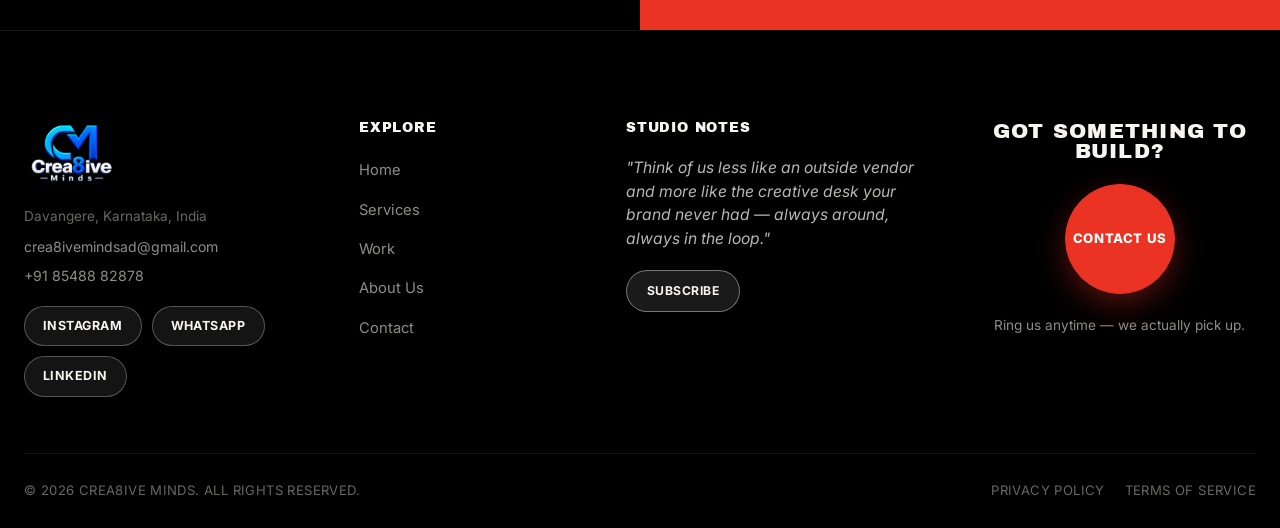
==== commit 04a7c468: "Upgrade mobile navigation sidebar (drawer) UI with glassmorphic dark mode styling, top header with l" ====
--- a/about.html
+++ b/about.html
@@ -47,21 +47,31 @@
 
 <div class="nav-overlay"></div>
 <div class="mobile-panel">
-  <ul>
-    <li><a href="index.html" class="nav-link">Home</a></li>
-    <li><a href="services.html" class="nav-link">Services</a></li>
-    <li class="mp-sub">
-      <a href="services.html#branding">Branding &amp; Graphic Design</a>
-      <a href="services.html#development">Website &amp; App Development</a>
-      <a href="services.html#video">Video Production &amp; 3D</a>
-      <a href="services.html#marketing">Digital Marketing &amp; SEO</a>
-      <a href="services.html#print">Print &amp; Event Branding</a>
-    </li>
-    <li><a href="work.html" class="nav-link">Work</a></li>
-    <li><a href="about.html" class="nav-link">About</a></li>
-    <li><a href="contact.html" class="nav-link">Contact</a></li>
-  </ul>
-  <a href="contact.html" class="pill-btn solid">Get a Quote</a>
+  <div class="mp-top">
+    <div class="mp-header">
+      <a href="index.html" class="brand"><img src="assets/logo.webp" alt="Crea8ive Minds logo"></a>
+      <button class="mp-close-btn" aria-label="Close menu">&times;</button>
+    </div>
+    <ul>
+      <li><a href="index.html" class="nav-link">Home</a></li>
+      <li><a href="services.html" class="nav-link">Services</a></li>
+      <li class="mp-sub">
+        <a href="services.html#branding"><span class="dot"></span>Branding &amp; Design</a>
+        <a href="services.html#development"><span class="dot"></span>Web &amp; App Development</a>
+        <a href="services.html#video"><span class="dot"></span>Video Production &amp; 3D</a>
+        <a href="services.html#marketing"><span class="dot"></span>Digital Marketing &amp; SEO</a>
+        <a href="services.html#print"><span class="dot"></span>Print &amp; Events</a>
+      </li>
+      <li><a href="work.html" class="nav-link">Work</a></li>
+      <li><a href="about.html" class="nav-link active">About</a></li>
+      <li><a href="contact.html" class="nav-link">Contact</a></li>
+    </ul>
+  </div>
+  <div class="mp-footer">
+    <a href="contact.html" class="pill-btn solid">Get a Quote</a>
+    <a href="https://wa.me/918548882878?text=Hello%20Crea8ive%20Minds!%20%F0%9F%91%8B%20I%27m%20reaching%20out%20from%20your%20website%20and%20would%20like%20to%20inquire%20about%20your%20creative%20services." target="_blank" rel="noopener" class="ig-reel-card-btn" style="width:100%; justify-content:center; padding:12px; background:linear-gradient(45deg, #25d366, #128c7e);">Chat on WhatsApp &rarr;</a>
+    <p class="mp-footer-info">Davangere, Karnataka &bull; +91 85488 82878</p>
+  </div>
 </div>
 
 <section class="page-header">
--- a/css/style.css
+++ b/css/style.css
@@ -251,23 +251,139 @@
 .nav-toggle.open span:nth-child(3) { transform: translateY(-6.5px) rotate(-45deg); }
 
 /* Mobile nav panel + overlay — hidden off-screen at ALL viewport sizes by default */
+/* Mobile nav panel + overlay — glassmorphic drawer */
 .mobile-panel {
   position: fixed;
   inset: 0 0 0 auto;
-  width: min(86vw, 380px);
+  width: min(88vw, 360px);
   height: 100vh;
-  background: var(--black-soft);
-  border-left: 1px solid var(--border);
+  height: 100dvh;
+  background: rgba(10, 10, 14, 0.96);
+  backdrop-filter: blur(20px);
+  -webkit-backdrop-filter: blur(20px);
+  border-left: 1px solid rgba(255, 255, 255, 0.12);
+  box-shadow: -15px 0 45px rgba(0, 0, 0, 0.7);
   z-index: 600;
-  padding: 100px 30px 40px;
+  padding: 24px 22px 36px;
   transform: translateX(100%);
   transition: transform 0.45s var(--ease);
   overflow-y: auto;
+  display: flex;
+  flex-direction: column;
+  justify-content: space-between;
+}
+.mp-top {
+  display: flex;
+  flex-direction: column;
+  gap: 16px;
+}
+.mp-header {
+  display: flex;
+  align-items: center;
+  justify-content: space-between;
+  padding-bottom: 16px;
+  border-bottom: 1px solid var(--border-soft);
+}
+.mp-header img {
+  height: 44px;
+  width: auto;
+  object-fit: contain;
+}
+.mp-close-btn {
+  width: 36px;
+  height: 36px;
+  border-radius: 50%;
+  background: rgba(255, 255, 255, 0.08);
+  border: 1px solid var(--border-soft);
+  color: var(--white);
+  font-size: 1.4rem;
+  display: flex;
+  align-items: center;
+  justify-content: center;
+  cursor: pointer;
+  transition: background 0.3s var(--ease), transform 0.3s var(--ease);
+  line-height: 1;
+}
+.mp-close-btn:hover {
+  background: var(--red);
+  transform: rotate(90deg);
+}
+.mobile-panel ul {
+  display: flex;
+  flex-direction: column;
+  gap: 4px;
+  margin-top: 8px;
+}
+.mobile-panel a.nav-link {
+  padding: 12px 8px;
+  font-size: 1.15rem;
+  font-family: var(--font-display);
+  color: var(--white);
+  border-bottom: 1px solid rgba(255, 255, 255, 0.05);
+  display: flex;
+  align-items: center;
+  justify-content: space-between;
+  transition: color 0.3s var(--ease), padding-left 0.3s var(--ease);
+}
+.mobile-panel a.nav-link:hover,
+.mobile-panel a.nav-link.active {
+  color: var(--red);
+  padding-left: 14px;
+}
+.mobile-panel .mp-sub {
+  margin: 6px 0 10px 10px;
+  padding: 10px 14px;
+  background: rgba(255, 255, 255, 0.03);
+  border-left: 2px solid var(--red);
+  border-radius: var(--radius-sm);
+  display: flex;
+  flex-direction: column;
+  gap: 8px;
+}
+.mobile-panel .mp-sub a {
+  font-size: 0.88rem;
+  padding: 6px 0;
+  color: var(--grey-300);
+  display: flex;
+  align-items: center;
+  gap: 8px;
+  transition: color 0.25s var(--ease);
+}
+.mobile-panel .mp-sub a:hover {
+  color: var(--white);
+}
+.mobile-panel .mp-sub .dot {
+  width: 6px;
+  height: 6px;
+  border-radius: 50%;
+  background: var(--red);
+  flex-shrink: 0;
+}
+.mp-footer {
+  margin-top: 30px;
+  padding-top: 20px;
+  border-top: 1px solid var(--border-soft);
+  display: flex;
+  flex-direction: column;
+  gap: 12px;
+}
+.mp-footer .pill-btn {
+  width: 100%;
+  justify-content: center;
+  text-align: center;
+}
+.mp-footer-info {
+  font-size: 0.76rem;
+  color: var(--grey-500);
+  text-align: center;
+  margin-top: 4px;
 }
 .nav-overlay {
   position: fixed;
   inset: 0;
-  background: rgba(0,0,0,0.7);
+  background: rgba(0,0,0,0.8);
+  backdrop-filter: blur(8px);
+  -webkit-backdrop-filter: blur(8px);
   z-index: 550;
   opacity: 0;
   visibility: hidden;
@@ -503,7 +619,18 @@
 }
 .on-light .field input, .on-light .field select, .on-light .field textarea { color: var(--light-ink); border-bottom-color: rgba(17,17,17,0.25); }
 .field input:focus, .field select:focus, .field textarea:focus { outline: none; border-color: var(--red); }
-.field textarea { resize: vertical; min-height: 90px; }
+.contact-grid {
+  display: grid;
+  grid-template-columns: 1.1fr 0.9fr;
+  gap: 56px;
+  align-items: start;
+}
+@media (max-width: 900px) {
+  .contact-grid {
+    grid-template-columns: 1fr;
+    gap: 40px;
+  }
+}
 
 .contact-info-row { display: flex; gap: 18px; align-items: flex-start; padding: 26px 0; border-bottom: 1px solid var(--border-soft); }
 .on-light .contact-info-row { border-bottom-color: rgba(17,17,17,0.12); }
@@ -663,3 +790,294 @@
   .mobile-panel .mp-sub a { font-size: 0.9rem; padding: 10px 4px; color: var(--grey-400); border-bottom: none; text-transform: none; letter-spacing: normal; font-weight: 500; }
   .mobile-panel .pill-btn { margin-top: 26px; width: 100%; justify-content: center; }
 }
+
+/* ---------- Branding Video Showcase ---------- */
+.branding-video-showcase {
+  margin-top: 48px;
+  display: grid;
+  grid-template-columns: 1fr 1fr;
+  gap: 36px;
+  align-items: center;
+  background: var(--panel);
+  border: 1px solid var(--border);
+  padding: 32px;
+  position: relative;
+  overflow: hidden;
+}
+.branding-video-showcase::before {
+  content: "";
+  position: absolute;
+  top: 0; left: 0; right: 0;
+  height: 2px;
+  background: linear-gradient(90deg, var(--red), var(--blue));
+}
+.brand-video-box {
+  position: relative;
+  border-radius: var(--radius-sm);
+  overflow: hidden;
+  box-shadow: var(--shadow-soft);
+  background: #06070b;
+  min-height: 280px;
+  max-height: 480px;
+  width: 100%;
+  display: flex;
+  justify-content: center;
+  align-items: center;
+}
+.brand-video-box video {
+  width: 100%;
+  height: 100%;
+  min-height: 280px;
+  max-height: 480px;
+  object-fit: cover;
+  display: block;
+}
+.brand-video-badge {
+  position: absolute;
+  top: 16px; left: 16px;
+  background: rgba(10, 10, 10, 0.75);
+  backdrop-filter: blur(8px);
+  border: 1px solid var(--border);
+  padding: 6px 14px;
+  border-radius: var(--radius-pill);
+  font-size: 0.7rem;
+  font-weight: 700;
+  text-transform: uppercase;
+  letter-spacing: 0.06em;
+  color: var(--white);
+  z-index: 2;
+  display: flex;
+  align-items: center;
+  gap: 8px;
+}
+.brand-video-badge .dot {
+  width: 8px; height: 8px;
+  border-radius: 50%;
+  background: var(--red);
+  box-shadow: 0 0 10px var(--red);
+  animation: pulseWa 1.8s ease-in-out infinite;
+}
+.work-thumb video.work-video {
+  width: 100%;
+  height: 100%;
+  object-fit: cover;
+  position: absolute;
+  inset: 0;
+}
+@media (max-width: 900px) {
+  .branding-video-showcase { grid-template-columns: 1fr; }
+}
+
+/* ---------- Instagram Reel Embed ---------- */
+.instagram-reel-container {
+  display: flex;
+  flex-direction: column;
+  align-items: center;
+  gap: 16px;
+  width: 100%;
+}
+.instagram-reel-iframe {
+  width: 100%;
+  max-width: 380px;
+  height: 520px;
+  border-radius: var(--radius-sm);
+  border: 1px solid var(--border);
+  box-shadow: var(--shadow-soft);
+  background: #000;
+  overflow: hidden;
+}
+.ig-reel-card-btn {
+  display: inline-flex;
+  align-items: center;
+  gap: 10px;
+  padding: 12px 24px;
+  border-radius: var(--radius-pill);
+  background: linear-gradient(45deg, #f09433 0%, #e6683c 25%, #dc2743 50%, #cc2366 75%, #bc1888 100%);
+  color: #fff;
+  font-weight: 700;
+  font-size: 0.82rem;
+  letter-spacing: 0.04em;
+  text-transform: uppercase;
+  transition: transform 0.35s var(--ease), box-shadow 0.35s var(--ease);
+}
+.ig-reel-card-btn:hover {
+  transform: translateY(-2px) scale(1.03);
+  box-shadow: 0 10px 25px rgba(220, 39, 67, 0.4);
+}
+
+/* ==========================================================================
+   Comprehensive Mobile & Tablet Responsiveness Enhancements
+   ========================================================================== */
+
+/* Overflow protection across all viewports */
+html, body {
+  max-width: 100vw;
+  overflow-x: hidden;
+}
+
+/* Prevent heading overflow on narrow mobile screens */
+h1, h2, h3, .section-title, .hero-title {
+  overflow-wrap: break-word;
+  word-wrap: break-word;
+}
+
+/* Base container padding scaling */
+@media (max-width: 520px) {
+  .container {
+    padding-left: 16px;
+    padding-right: 16px;
+  }
+}
+
+/* Mobile Hero Enhancements */
+@media (max-width: 768px) {
+  .hero-title {
+    font-size: clamp(2.2rem, 8.5vw, 3.4rem);
+    line-height: 1.1;
+  }
+  .hero-actions {
+    flex-direction: column;
+    width: 100%;
+    gap: 12px;
+  }
+  .hero-actions .pill-btn {
+    width: 100%;
+    justify-content: center;
+    text-align: center;
+  }
+  .hero-meta {
+    flex-direction: column;
+    gap: 12px;
+    align-items: flex-start;
+  }
+}
+
+/* Mobile Split Block Enhancements */
+@media (max-width: 768px) {
+  .split-block .half {
+    padding: 36px 20px;
+    min-height: auto;
+  }
+  .split-block h2 {
+    font-size: clamp(1.75rem, 6.5vw, 2.6rem) !important;
+  }
+  .split-block .container {
+    padding-inline: 16px !important;
+    margin-top: 16px !important;
+  }
+}
+
+/* Mobile Branding Video Showcase Enhancements */
+@media (max-width: 900px) {
+  .branding-video-showcase {
+    grid-template-columns: 1fr;
+    padding: 24px 20px;
+    gap: 24px;
+  }
+}
+@media (max-width: 520px) {
+  .branding-video-showcase {
+    padding: 18px 14px;
+    gap: 18px;
+    margin-top: 24px;
+  }
+  .brand-video-box {
+    min-height: 220px;
+    max-height: 360px;
+  }
+  .brand-video-badge {
+    top: 10px;
+    left: 10px;
+    padding: 4px 10px;
+    font-size: 0.65rem;
+  }
+  .brand-video-info h3 {
+    font-size: clamp(1.35rem, 5.5vw, 1.8rem) !important;
+  }
+  .brand-video-info div[style*="display:flex"] {
+    flex-direction: column;
+    align-items: stretch !important;
+    gap: 10px !important;
+  }
+  .brand-video-info .pill-btn,
+  .brand-video-info .ig-reel-card-btn {
+    width: 100%;
+    justify-content: center;
+    text-align: center;
+  }
+}
+
+/* Mobile Portfolio Work Filters Swiper */
+@media (max-width: 768px) {
+  .work-filters,
+  .work-nav {
+    display: flex;
+    flex-wrap: nowrap;
+    overflow-x: auto;
+    -webkit-overflow-scrolling: touch;
+    padding-bottom: 12px;
+    gap: 8px;
+    justify-content: flex-start;
+    width: 100%;
+    scrollbar-width: none;
+    margin-bottom: 24px !important;
+  }
+  .work-filters::-webkit-scrollbar,
+  .work-nav::-webkit-scrollbar {
+    display: none;
+  }
+  .filter-btn {
+    white-space: nowrap;
+    flex-shrink: 0;
+    padding: 10px 18px;
+    font-size: 0.8rem;
+  }
+}
+
+/* Mobile Grid Tiles & Service Cards */
+@media (max-width: 768px) {
+  .tile {
+    padding: 24px 18px;
+  }
+  .tile h3 {
+    font-size: 1.25rem;
+  }
+}
+
+/* Mobile Form Inputs (Prevents iOS Safari auto-zoom on focus) */
+@media (max-width: 768px) {
+  input[type="text"],
+  input[type="email"],
+  input[type="tel"],
+  select,
+  textarea {
+    font-size: 16px !important;
+  }
+}
+
+/* Mobile Testimonials & FAQ Responsiveness */
+@media (max-width: 520px) {
+  .testi-card {
+    min-width: 82vw;
+    padding: 22px 18px;
+  }
+  .faq-q {
+    padding: 18px 4px;
+    font-size: 0.95rem;
+  }
+  .contact-info-row {
+    padding: 18px 0;
+  }
+  .section-head {
+    margin-bottom: 32px;
+  }
+  .section-title {
+    font-size: clamp(1.8rem, 7vw, 2.5rem);
+  }
+  .page-header h1 {
+    font-size: clamp(2rem, 8vw, 3rem);
+  }
+}
+
+
+
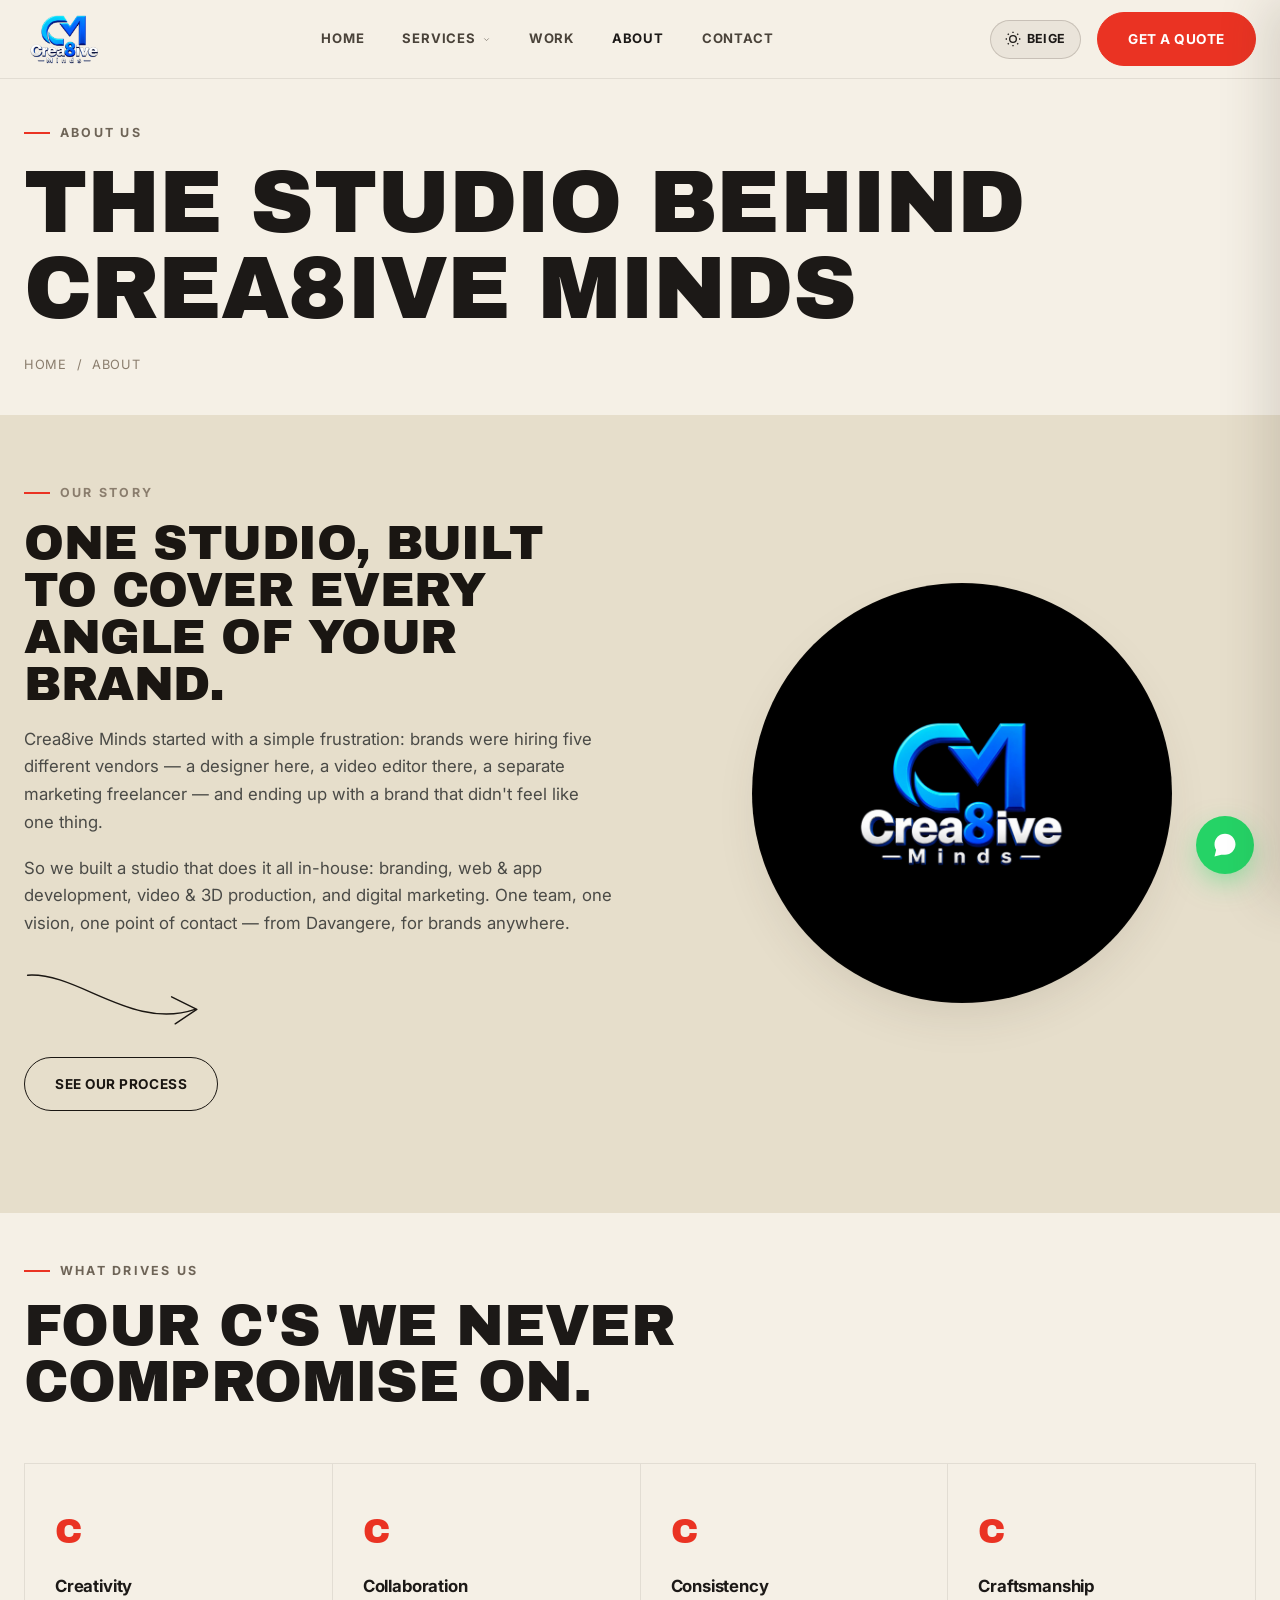
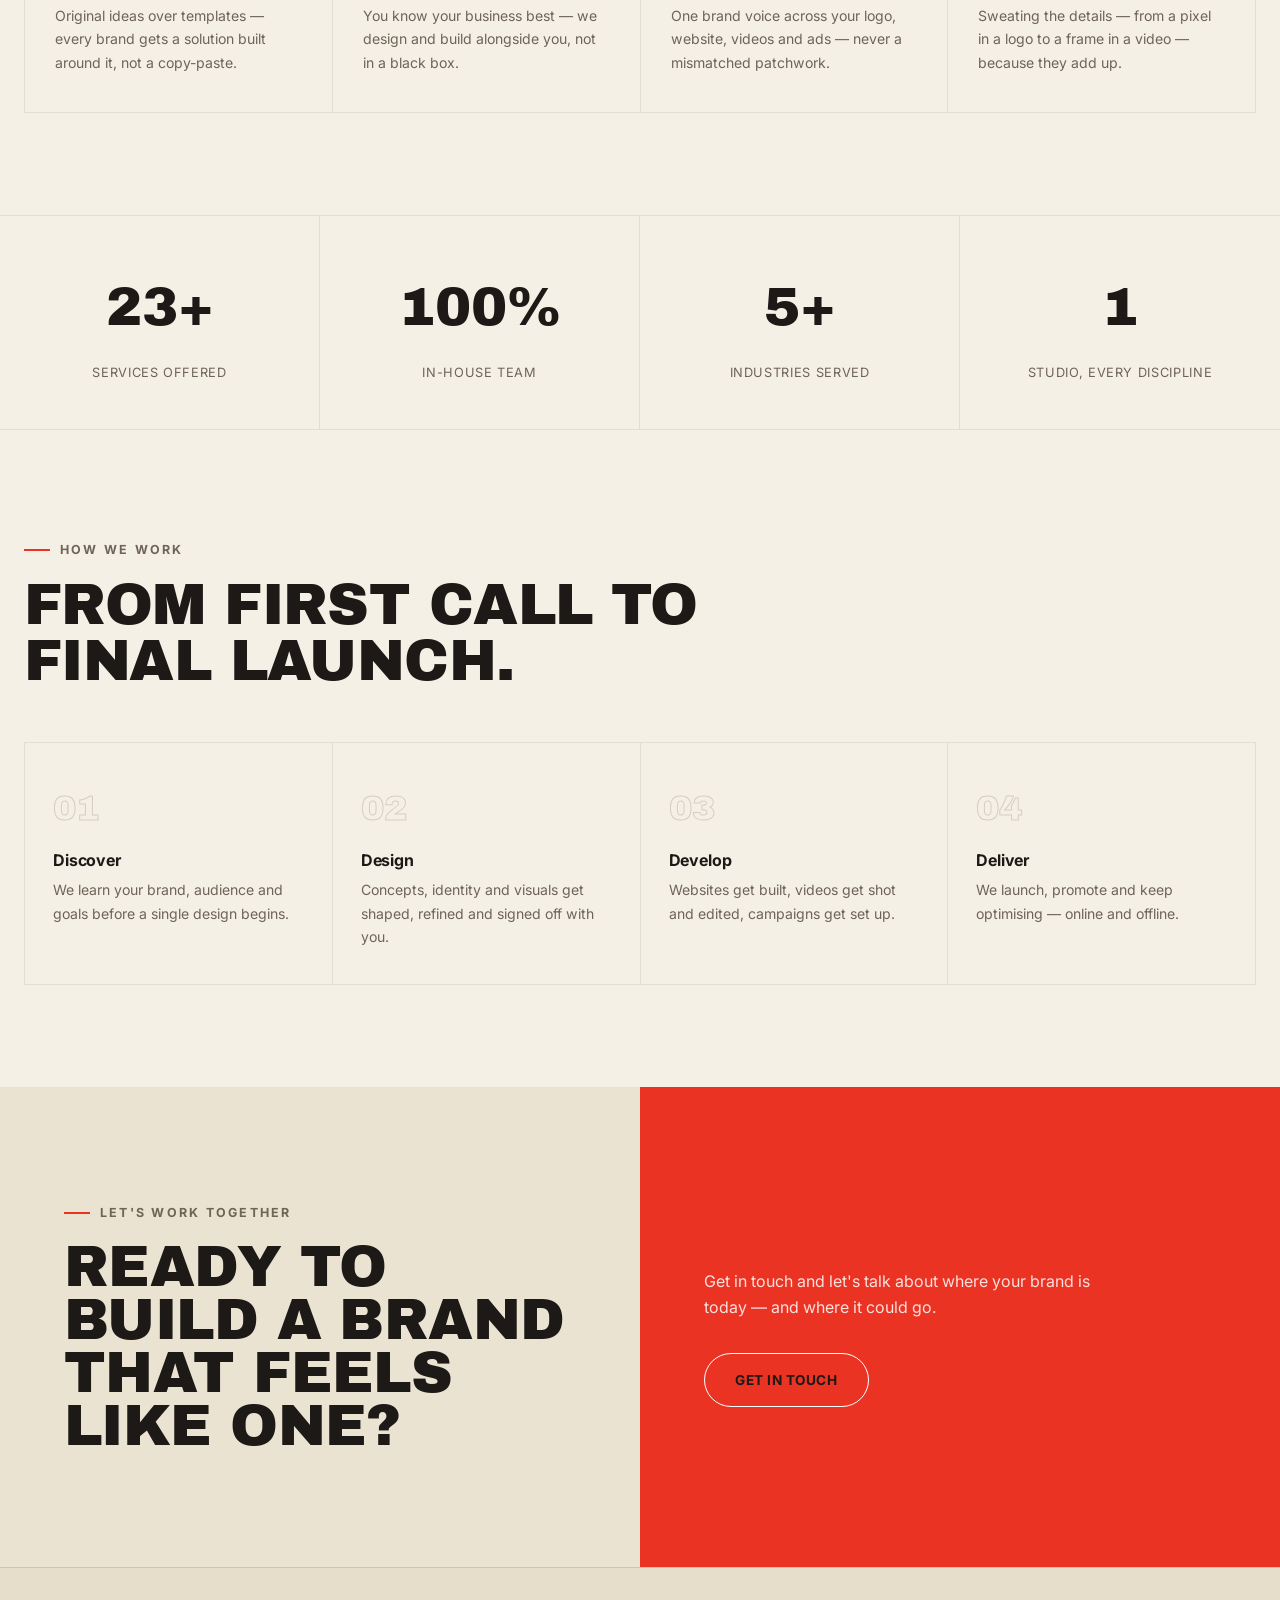
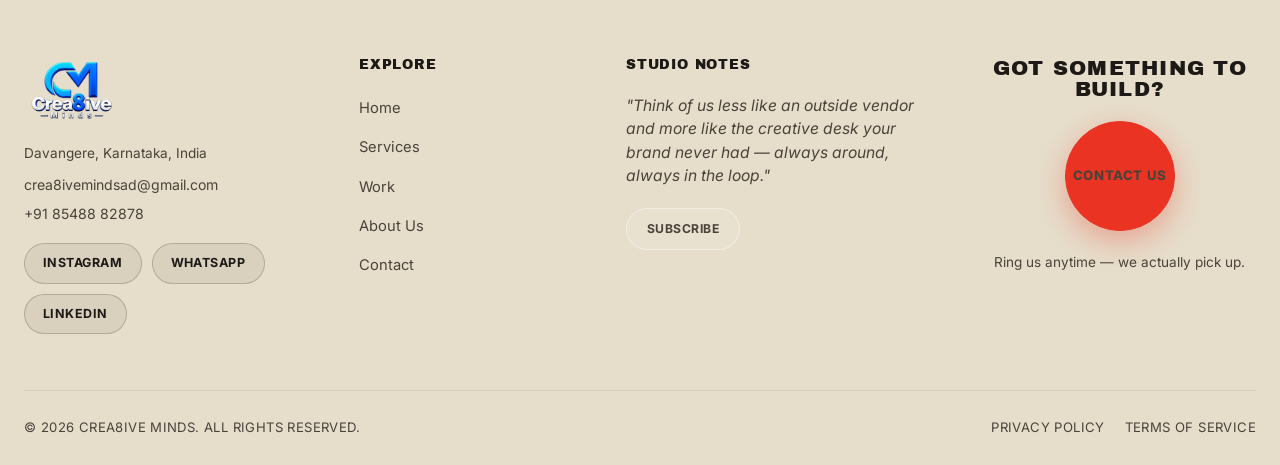
==== commit 29a0f20c: "feat: default warm beige mode, PR agency service section, desktop video fix & SEO enhancements" ====
--- a/about.html
+++ b/about.html
@@ -1,10 +1,31 @@
 <!DOCTYPE html>
-<html lang="en">
+<html lang="en" data-theme="light">
 <head>
 <meta charset="UTF-8">
 <meta name="viewport" content="width=device-width, initial-scale=1.0">
-<title>About Us — Crea8ive Minds</title>
-<meta name="description" content="Meet Crea8ive Minds — a full-service creative studio in Davangere, Karnataka bringing branding, digital and motion together under one roof.">
+<meta name="language" content="English">
+<meta name="robots" content="index, follow, max-image-preview:large, max-snippet:-1, max-video-preview:-1">
+
+<title>About Us — Crea8ive Minds | Full-Service Creative Studio in Davangere, Karnataka</title>
+<meta name="description" content="Meet Crea8ive Minds — a premier full-service creative studio in Davangere, Karnataka bringing branding, web development, 3D Blender animation, video production & digital marketing together under one roof.">
+<meta name="keywords" content="About Crea8ive Minds, creative studio Davangere, branding agency Karnataka, web design team Bangalore, 3D animators Davangere">
+
+<!-- Geo Location Metadata for Karnataka -->
+<meta name="geo.region" content="IN-KA">
+<meta name="geo.placename" content="Davangere, Karnataka, India">
+<meta name="geo.position" content="14.467318;75.924108">
+<meta name="ICBM" content="14.467318, 75.924108">
+
+<!-- Canonical & OpenGraph -->
+<link rel="canonical" href="https://crea8iveminds.in/about.html">
+<meta property="og:locale" content="en_IN">
+<meta property="og:type" content="website">
+<meta property="og:site_name" content="Crea8ive Minds Studio Karnataka">
+<meta property="og:title" content="About Us — Crea8ive Minds Studio Davangere, Karnataka">
+<meta property="og:description" content="In-house team for branding, website & app development, 3D Blender visuals, video editing & digital marketing across Karnataka.">
+<meta property="og:url" content="https://crea8iveminds.in/about.html">
+<meta property="og:image" content="assets/logo.webp">
+
 <link rel="icon" href="assets/favicon.ico" sizes="any">
 <link rel="icon" type="image/png" sizes="32x32" href="assets/favicon-32.png">
 <link rel="apple-touch-icon" href="assets/apple-touch-icon.png">
@@ -12,12 +33,36 @@
 <link rel="preconnect" href="https://fonts.gstatic.com" crossorigin>
 <link href="https://fonts.googleapis.com/css2?family=Archivo+Black&family=Inter:wght@400;500;600;700;800&display=swap" rel="stylesheet">
 <link rel="stylesheet" href="css/style.css">
+
+<!-- Instant Theme Script to prevent FOUC -->
+<script>
+  (function() {
+    var savedTheme = localStorage.getItem('cm_theme');
+    if (savedTheme === 'dark') {
+      document.documentElement.setAttribute('data-theme', 'dark');
+    } else {
+      document.documentElement.setAttribute('data-theme', 'light');
+    }
+  })();
+</script>
+
+<!-- Breadcrumb JSON-LD Schema -->
+<script type="application/ld+json">
+{
+  "@context": "https://schema.org",
+  "@type": "BreadcrumbList",
+  "itemListElement": [
+    { "@type": "ListItem", "position": 1, "name": "Home", "item": "https://crea8iveminds.in/index.html" },
+    { "@type": "ListItem", "position": 2, "name": "About", "item": "https://crea8iveminds.in/about.html" }
+  ]
+}
+</script>
 </head>
 <body>
 
 <header class="site-header">
   <div class="container nav-inner">
-    <a href="index.html" class="brand"><img src="assets/logo.webp" alt="Crea8ive Minds logo"></a>
+    <a href="index.html" class="brand"><img src="assets/logo.webp" alt="Crea8ive Minds logo - Davangere Karnataka"></a>
     <nav>
       <ul class="nav-links">
         <li><a href="index.html" class="nav-link">Home</a></li>
@@ -31,14 +76,20 @@
             <a href="services.html#video"><span class="dot"></span>Video Production &amp; 3D</a>
             <a href="services.html#marketing"><span class="dot"></span>Digital Marketing &amp; SEO</a>
             <a href="services.html#print"><span class="dot"></span>Print &amp; Event Branding</a>
+            <a href="services.html#pr"><span class="dot"></span>PR &amp; Media Relations Agency</a>
           </div>
         </li>
         <li><a href="work.html" class="nav-link">Work</a></li>
-        <li><a href="about.html" class="nav-link">About</a></li>
+        <li><a href="about.html" class="nav-link active">About</a></li>
         <li><a href="contact.html" class="nav-link">Contact</a></li>
       </ul>
     </nav>
     <div class="nav-actions">
+      <button class="theme-toggle" id="theme-toggle" aria-label="Switch to Warm Beige Mode" title="Toggle Dark / Warm Beige Theme">
+        <svg class="sun-icon" viewBox="0 0 24 24" fill="none" stroke="currentColor" stroke-width="2"><circle cx="12" cy="12" r="5"></circle><line x1="12" y1="1" x2="12" y2="3"></line><line x1="12" y1="21" x2="12" y2="23"></line><line x1="4.22" y1="4.22" x2="5.64" y2="5.64"></line><line x1="18.36" y1="18.36" x2="19.78" y2="19.78"></line><line x1="1" y1="12" x2="3" y2="12"></line><line x1="21" y1="12" x2="23" y2="12"></line><line x1="4.22" y1="19.78" x2="5.64" y2="18.36"></line><line x1="18.36" y1="5.64" x2="19.78" y2="4.22"></line></svg>
+        <svg class="moon-icon" viewBox="0 0 24 24" fill="none" stroke="currentColor" stroke-width="2"><path d="M21 12.79A9 9 0 1 1 11.21 3 7 7 0 0 0 21 12.79z"></path></svg>
+        <span class="theme-text">Mode</span>
+      </button>
       <a href="contact.html" class="pill-btn solid">Get a Quote</a>
       <button class="nav-toggle" aria-label="Open menu"><span></span><span></span><span></span></button>
     </div>
@@ -61,6 +112,7 @@
         <a href="services.html#video"><span class="dot"></span>Video Production &amp; 3D</a>
         <a href="services.html#marketing"><span class="dot"></span>Digital Marketing &amp; SEO</a>
         <a href="services.html#print"><span class="dot"></span>Print &amp; Events</a>
+        <a href="services.html#pr"><span class="dot"></span>PR &amp; Media Relations</a>
       </li>
       <li><a href="work.html" class="nav-link">Work</a></li>
       <li><a href="about.html" class="nav-link active">About</a></li>
@@ -68,6 +120,11 @@
     </ul>
   </div>
   <div class="mp-footer">
+    <button class="theme-toggle" style="width:100%; justify-content:center; margin-bottom:10px;" aria-label="Switch Theme">
+      <svg class="sun-icon" viewBox="0 0 24 24" fill="none" stroke="currentColor" stroke-width="2"><circle cx="12" cy="12" r="5"></circle><line x1="12" y1="1" x2="12" y2="3"></line><line x1="12" y1="21" x2="12" y2="23"></line><line x1="4.22" y1="4.22" x2="5.64" y2="5.64"></line><line x1="18.36" y1="18.36" x2="19.78" y2="19.78"></line><line x1="1" y1="12" x2="3" y2="12"></line><line x1="21" y1="12" x2="23" y2="12"></line><line x1="4.22" y1="19.78" x2="5.64" y2="18.36"></line><line x1="18.36" y1="5.64" x2="19.78" y2="4.22"></line></svg>
+      <svg class="moon-icon" viewBox="0 0 24 24" fill="none" stroke="currentColor" stroke-width="2"><path d="M21 12.79A9 9 0 1 1 11.21 3 7 7 0 0 0 21 12.79z"></path></svg>
+      <span class="theme-text">Toggle Theme Mode</span>
+    </button>
     <a href="contact.html" class="pill-btn solid">Get a Quote</a>
     <a href="https://wa.me/918548882878?text=Hello%20Crea8ive%20Minds!%20%F0%9F%91%8B%20I%27m%20reaching%20out%20from%20your%20website%20and%20would%20like%20to%20inquire%20about%20your%20creative%20services." target="_blank" rel="noopener" class="ig-reel-card-btn" style="width:100%; justify-content:center; padding:12px; background:linear-gradient(45deg, #25d366, #128c7e);">Chat on WhatsApp &rarr;</a>
     <p class="mp-footer-info">Davangere, Karnataka &bull; +91 85488 82878</p>
--- a/css/style.css
+++ b/css/style.css
@@ -40,6 +40,168 @@
   --font-display: 'Archivo Black', 'Poppins', 'Inter', sans-serif;
   --font-body: 'Inter', -apple-system, BlinkMacSystemFont, 'Segoe UI', Roboto, sans-serif;
 }
+
+/* ---------- Warm Beige Light Theme Overrides ---------- */
+[data-theme="light"] {
+  --black: #f5f0e6;          /* Warm sand beige primary background */
+  --black-soft: #ebe3d2;     /* Rich warm beige surface */
+  --panel: #eae2d1;          /* Card & tile background */
+  --panel-2: #dfd7c3;        /* Secondary panel background */
+  --border: rgba(65, 52, 40, 0.18);
+  --border-soft: rgba(65, 52, 40, 0.1);
+
+  --red: #ea3323;
+  --red-dark: #c22417;
+  --red-light: #ff5c4d;
+  --blue: #1d68a4;
+
+  --white: #1c1917;          /* High contrast deep espresso text for headers & display text */
+  --off-white: #2b2621;
+  --grey-300: #4a433a;
+  --grey-400: #6e6457;
+  --grey-500: #8a7d6d;
+
+  --light-bg: #e6decb;       /* Soft warm beige section background */
+  --light-bg-2: #dcd4be;
+  --light-ink: #1a1612;
+
+  --shadow-soft: 0 20px 50px -15px rgba(65, 52, 40, 0.15);
+}
+
+[data-theme="light"] .split-block .half.black {
+  background: var(--black-soft);
+  color: var(--white);
+}
+
+[data-theme="light"] .site-footer {
+  background: #e6decb;
+  border-top: 1px solid rgba(65, 52, 40, 0.15);
+  color: var(--white);
+}
+
+[data-theme="light"] .footer-brand p,
+[data-theme="light"] .footer-brand .addr,
+[data-theme="light"] .footer-brand .contact-line,
+[data-theme="light"] .footer-col a,
+[data-theme="light"] .footer-quote,
+[data-theme="light"] .footer-bottom,
+[data-theme="light"] .footer-cta .note {
+  color: #4a433a;
+}
+
+[data-theme="light"] .footer-col h4,
+[data-theme="light"] .footer-sub,
+[data-theme="light"] .footer-cta h4 {
+  color: #1c1917;
+}
+
+[data-theme="light"] .social-row a {
+  border-color: rgba(65, 52, 40, 0.25);
+  background: rgba(65, 52, 40, 0.08);
+  color: #1c1917;
+}
+
+[data-theme="light"] .social-row a:hover {
+  background: var(--red);
+  color: #ffffff;
+  border-color: var(--red);
+}
+
+[data-theme="light"] .mobile-panel {
+  background: rgba(245, 240, 230, 0.96);
+  border-left: 1px solid rgba(65, 52, 40, 0.18);
+  box-shadow: -15px 0 45px rgba(65, 52, 40, 0.15);
+}
+
+[data-theme="light"] .mobile-panel a.nav-link {
+  color: #1c1917;
+  border-bottom: 1px solid rgba(65, 52, 40, 0.1);
+}
+
+[data-theme="light"] .nav-overlay {
+  background: rgba(65, 52, 40, 0.5);
+}
+
+[data-theme="light"] .cursor-ring {
+  border-color: rgba(28, 25, 23, 0.8);
+}
+
+[data-theme="light"] .cursor-ring.grow {
+  background: rgba(28, 25, 23, 0.92);
+}
+
+[data-theme="light"] .cursor-ring.grow span {
+  color: #f5f0e6;
+}
+
+[data-theme="light"] .hero-chip.c2 {
+  background: #1c1917;
+  color: #f5f0e6;
+}
+
+[data-theme="light"] .hero-chip.c2 .circle-btn {
+  border-color: rgba(245, 240, 230, 0.4);
+  color: #f5f0e6;
+}
+
+[data-theme="light"] .pill-btn:hover {
+  background: #1c1917;
+  color: #f5f0e6;
+}
+
+[data-theme="light"] .filter-btn:hover,
+[data-theme="light"] .filter-btn.active {
+  background: #1c1917;
+  color: #f5f0e6;
+  border-color: #1c1917;
+}
+
+[data-theme="light"] .testi-card {
+  background: var(--panel);
+}
+
+/* Theme Toggle Control Button */
+.theme-toggle {
+  display: inline-flex;
+  align-items: center;
+  gap: 6px;
+  padding: 8px 14px;
+  border-radius: var(--radius-pill);
+  border: 1.5px solid var(--border);
+  background: rgba(255, 255, 255, 0.05);
+  color: var(--white);
+  font-size: 0.78rem;
+  font-weight: 700;
+  letter-spacing: 0.04em;
+  text-transform: uppercase;
+  cursor: pointer;
+  transition: all 0.3s var(--ease);
+  user-select: none;
+}
+
+.theme-toggle:hover {
+  border-color: var(--red);
+  color: var(--red);
+  transform: translateY(-1px);
+}
+
+.theme-toggle svg {
+  width: 16px;
+  height: 16px;
+  transition: transform 0.4s var(--ease);
+}
+
+.theme-toggle .sun-icon { display: none; }
+.theme-toggle .moon-icon { display: block; }
+
+[data-theme="light"] .theme-toggle {
+  background: rgba(65, 52, 40, 0.06);
+  border-color: rgba(65, 52, 40, 0.2);
+  color: var(--white);
+}
+
+[data-theme="light"] .theme-toggle .sun-icon { display: block; }
+[data-theme="light"] .theme-toggle .moon-icon { display: none; }
 
 /* ---------- Reset ---------- */
 * , *::before, *::after { box-sizing: border-box; }
@@ -74,6 +236,7 @@
 
 .container { max-width: var(--container); margin-inline: auto; padding-inline: 24px; }
 section { padding-block: var(--section-pad); position: relative; }
+section + section { padding-top: clamp(20px, 3.5vw, 40px); }
 
 .eyebrow {
   display: inline-flex;
@@ -393,17 +556,7 @@
 .nav-overlay.open { opacity: 1; visibility: visible; pointer-events: auto; }
 
 /* ---------- Splash Screen ---------- */
-.splash {
-  position: fixed;
-  inset: 0;
-  z-index: 9999;
-  display: flex;
-  align-items: center;
-  justify-content: center;
-  background: var(--black);
-  transition: opacity 0.7s var(--ease), visibility 0.7s var(--ease);
-}
-.splash.hide { opacity: 0; visibility: hidden; pointer-events: none; }
+.splash { display: none !important; }
 .splash-inner { text-align: center; }
 .splash-logo { width: min(60vw, 260px); margin-inline: auto; opacity: 0; transform: translateY(14px); animation: splashIn 0.9s var(--ease) 0.1s forwards; }
 .splash-word { overflow: hidden; margin-top: 18px; }
@@ -541,10 +694,10 @@
 
 /* ---------- Portfolio ---------- */
 .work-filters { display: flex; flex-wrap: wrap; gap: 10px; margin-bottom: 40px; }
-.filter-btn { padding: 10px 22px; border-radius: var(--radius-pill); border: 1px solid var(--border); font-size: 0.78rem; font-weight: 700; letter-spacing: 0.05em; text-transform: uppercase; color: var(--grey-300); transition: all 0.3s var(--ease); }
+.filter-btn { padding: 10px 22px; border-radius: var(--radius-pill); border: 1px solid var(--border); font-size: 0.78rem; font-weight: 700; letter-spacing: 0.05em; text-transform: uppercase; color: var(--grey-300); transition: all 0.3s var(--ease); cursor: pointer; }
 .filter-btn:hover, .filter-btn.active { background: var(--white); color: #000; border-color: var(--white); }
 
-.work-card { position: relative; }
+.work-card { position: relative; text-decoration: none; }
 .work-thumb {
   aspect-ratio: 4/5;
   position: relative;
@@ -552,6 +705,13 @@
   background: var(--panel);
   display: flex; align-items: center; justify-content: center;
 }
+.work-thumb video.work-video,
+.work-thumb img {
+  width: 100%;
+  height: 100%;
+  object-fit: cover;
+  display: block;
+}
 .work-thumb .tilt-shape {
   position: absolute;
   width: 78%; height: 78%;
@@ -561,9 +721,9 @@
 }
 .work-thumb .tilt-shape svg { width: 34%; opacity: 0.85; }
 .work-thumb .bg-letter { position: absolute; font-family: var(--font-display); font-size: 11rem; color: rgba(255,255,255,0.04); right: -10px; bottom: -40px; line-height: 1; user-select: none; }
-.work-card .cat-badge { position: absolute; top: 18px; left: 18px; font-size: 0.68rem; padding: 6px 14px; border-radius: var(--radius-pill); background: rgba(0,0,0,0.55); border: 1px solid var(--border); backdrop-filter: blur(6px); text-transform: uppercase; letter-spacing: 0.05em; z-index: 2; }
+.work-card .cat-badge { position: absolute; top: 18px; left: 18px; font-size: 0.68rem; padding: 6px 14px; border-radius: var(--radius-pill); background: rgba(0,0,0,0.55); border: 1px solid var(--border); backdrop-filter: blur(6px); text-transform: uppercase; letter-spacing: 0.05em; z-index: 2; color: var(--white); }
 .work-info { padding: 20px 4px; display: flex; justify-content: space-between; align-items: center; gap: 12px; border-bottom: 1px solid var(--border-soft); }
-.work-info h3 { font-size: 1rem; text-transform: none; font-family: var(--font-body); font-weight: 700; }
+.work-info h3 { font-size: 1rem; text-transform: none; font-family: var(--font-body); font-weight: 700; color: var(--white); margin: 0; }
 .work-info span { font-size: 0.78rem; color: var(--grey-500); text-transform: uppercase; letter-spacing: 0.04em; }
 
 .work-nav { display: flex; align-items: center; justify-content: center; gap: 40px; margin-top: 50px; }
@@ -955,15 +1115,8 @@
 /* Mobile Split Block Enhancements */
 @media (max-width: 768px) {
   .split-block .half {
-    padding: 36px 20px;
+    padding: 44px 24px;
     min-height: auto;
-  }
-  .split-block h2 {
-    font-size: clamp(1.75rem, 6.5vw, 2.6rem) !important;
-  }
-  .split-block .container {
-    padding-inline: 16px !important;
-    margin-top: 16px !important;
   }
 }
 
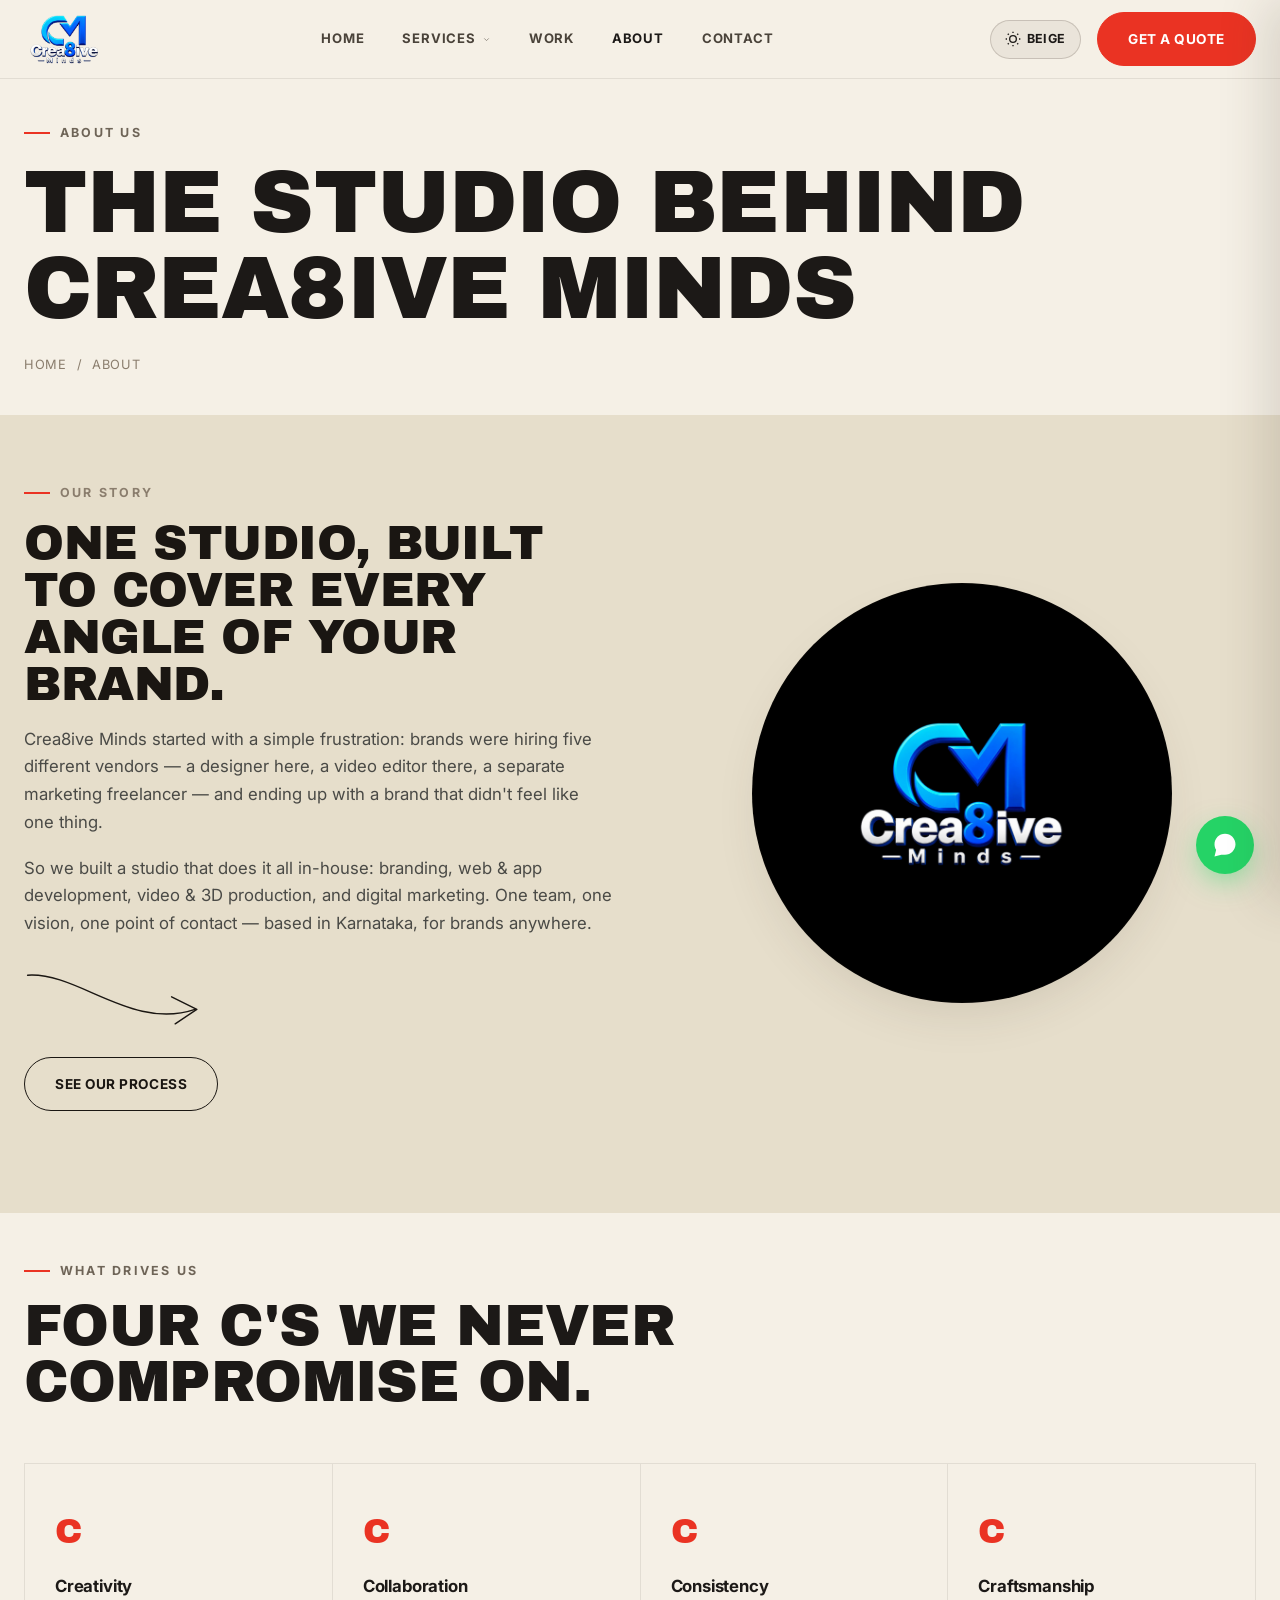
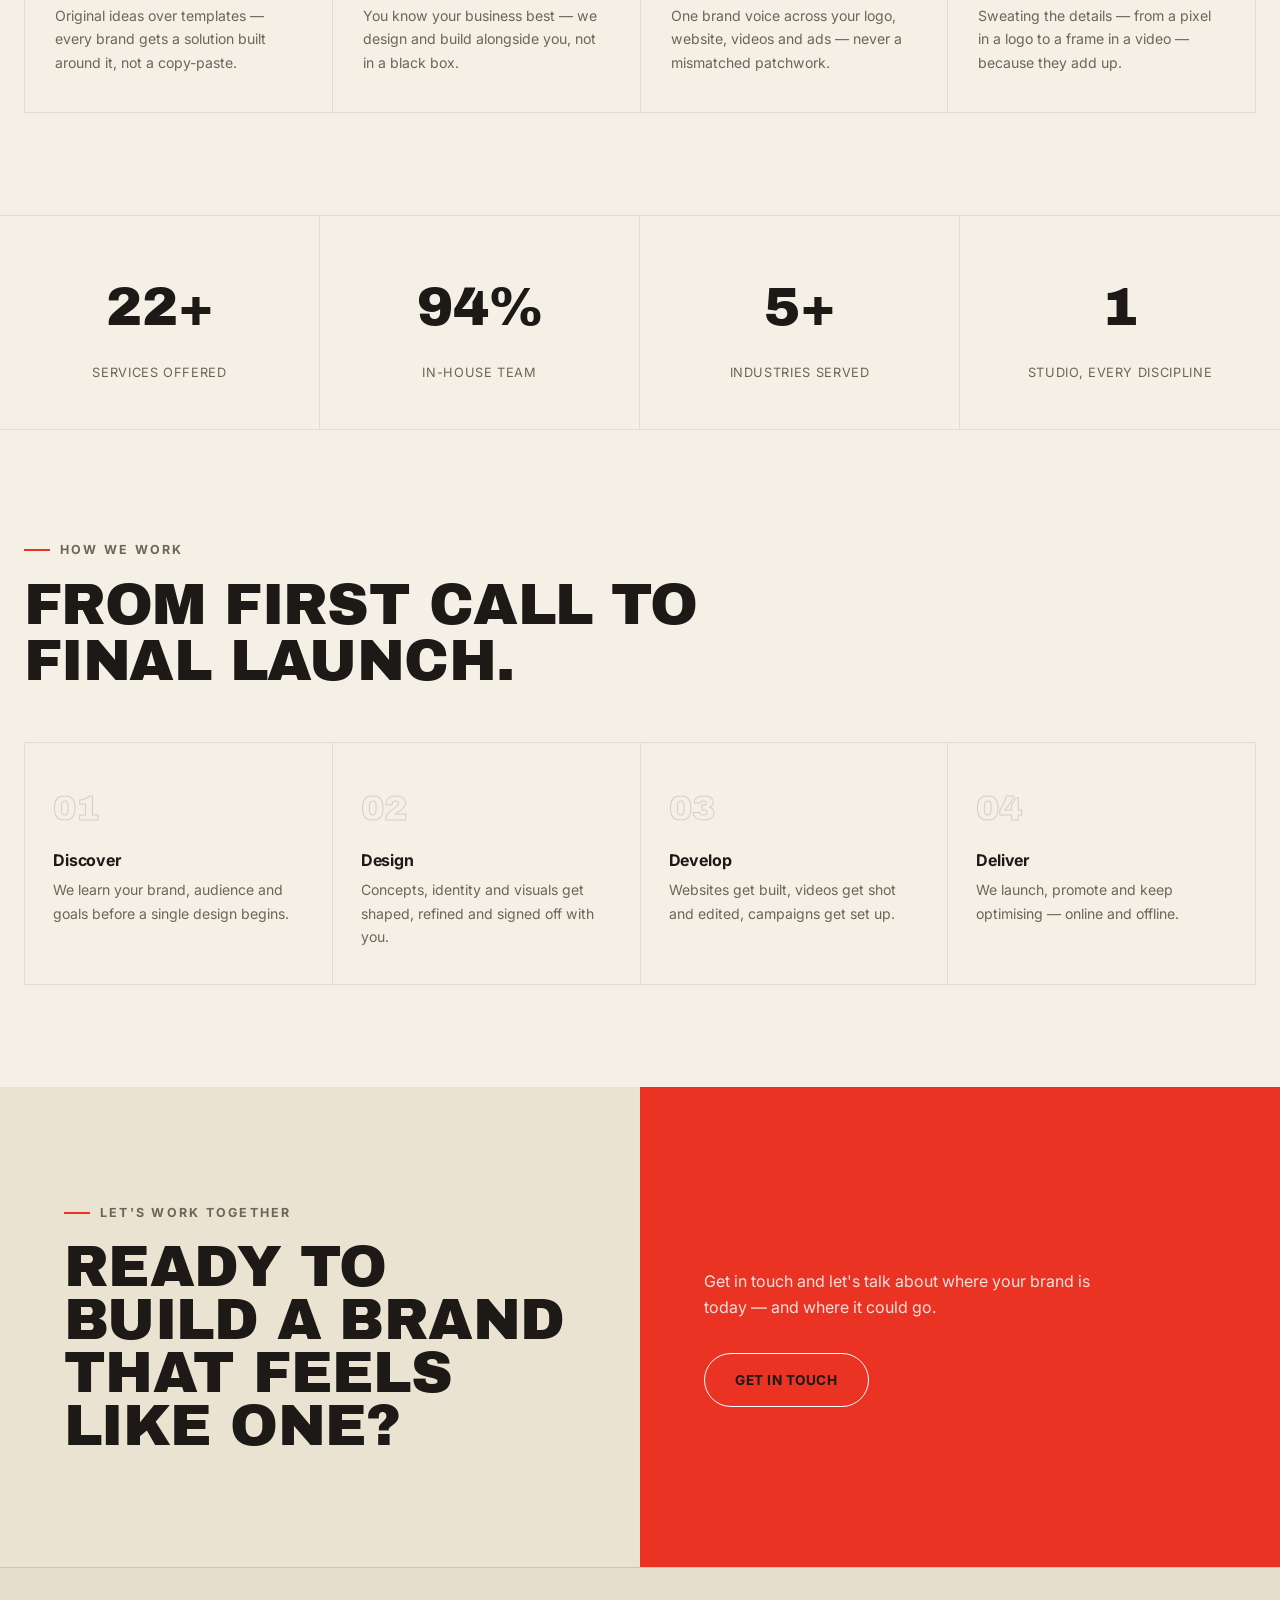
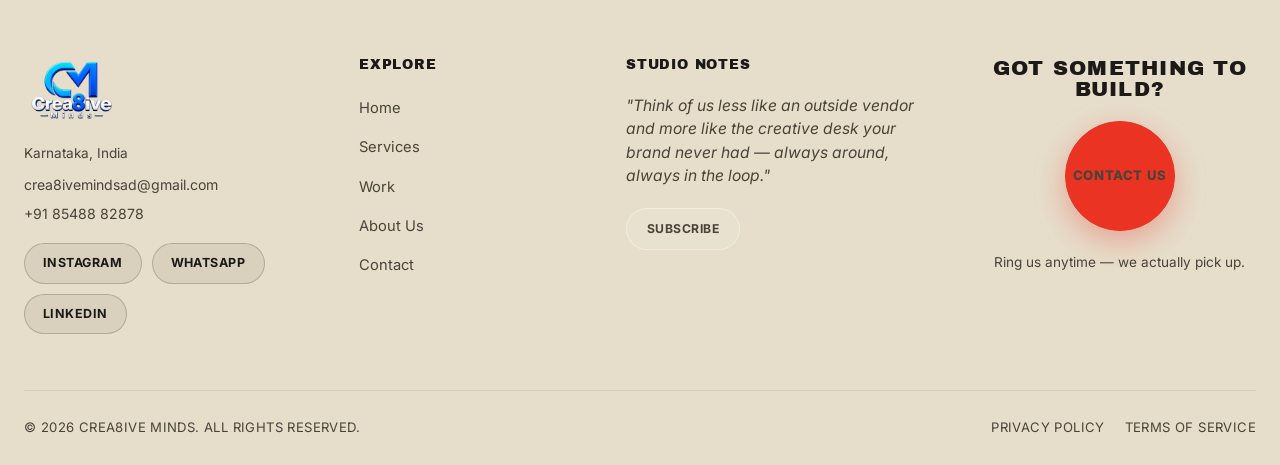
==== commit 3c081cc7: "Expand studio location focus from Davangere to all over Karnataka" ====
--- a/about.html
+++ b/about.html
@@ -6,13 +6,13 @@
 <meta name="language" content="English">
 <meta name="robots" content="index, follow, max-image-preview:large, max-snippet:-1, max-video-preview:-1">
 
-<title>About Us — Crea8ive Minds | Full-Service Creative Studio in Davangere, Karnataka</title>
-<meta name="description" content="Meet Crea8ive Minds — a premier full-service creative studio in Davangere, Karnataka bringing branding, web development, 3D Blender animation, video production & digital marketing together under one roof.">
-<meta name="keywords" content="About Crea8ive Minds, creative studio Davangere, branding agency Karnataka, web design team Bangalore, 3D animators Davangere">
+<title>About Us — Crea8ive Minds | Full-Service Creative Studio in Karnataka</title>
+<meta name="description" content="Meet Crea8ive Minds — a premier full-service creative studio in Karnataka bringing branding, web development, 3D Blender animation, video production & digital marketing together under one roof.">
+<meta name="keywords" content="About Crea8ive Minds, creative studio Karnataka, branding agency Karnataka, web design team Bangalore, 3D animators Karnataka">
 
 <!-- Geo Location Metadata for Karnataka -->
 <meta name="geo.region" content="IN-KA">
-<meta name="geo.placename" content="Davangere, Karnataka, India">
+<meta name="geo.placename" content="Karnataka, India">
 <meta name="geo.position" content="14.467318;75.924108">
 <meta name="ICBM" content="14.467318, 75.924108">
 
@@ -21,7 +21,7 @@
 <meta property="og:locale" content="en_IN">
 <meta property="og:type" content="website">
 <meta property="og:site_name" content="Crea8ive Minds Studio Karnataka">
-<meta property="og:title" content="About Us — Crea8ive Minds Studio Davangere, Karnataka">
+<meta property="og:title" content="About Us — Crea8ive Minds Studio Karnataka">
 <meta property="og:description" content="In-house team for branding, website & app development, 3D Blender visuals, video editing & digital marketing across Karnataka.">
 <meta property="og:url" content="https://crea8iveminds.in/about.html">
 <meta property="og:image" content="assets/logo.webp">
@@ -62,7 +62,7 @@
 
 <header class="site-header">
   <div class="container nav-inner">
-    <a href="index.html" class="brand"><img src="assets/logo.webp" alt="Crea8ive Minds logo - Davangere Karnataka"></a>
+    <a href="index.html" class="brand"><img src="assets/logo.webp" alt="Crea8ive Minds logo - Karnataka"></a>
     <nav>
       <ul class="nav-links">
         <li><a href="index.html" class="nav-link">Home</a></li>
@@ -127,7 +127,7 @@
     </button>
     <a href="contact.html" class="pill-btn solid">Get a Quote</a>
     <a href="https://wa.me/918548882878?text=Hello%20Crea8ive%20Minds!%20%F0%9F%91%8B%20I%27m%20reaching%20out%20from%20your%20website%20and%20would%20like%20to%20inquire%20about%20your%20creative%20services." target="_blank" rel="noopener" class="ig-reel-card-btn" style="width:100%; justify-content:center; padding:12px; background:linear-gradient(45deg, #25d366, #128c7e);">Chat on WhatsApp &rarr;</a>
-    <p class="mp-footer-info">Davangere, Karnataka &bull; +91 85488 82878</p>
+    <p class="mp-footer-info">Karnataka, India &bull; +91 85488 82878</p>
   </div>
 </div>
 
@@ -147,7 +147,7 @@
         <div class="eyebrow">Our Story</div>
         <h2 class="section-title" style="font-size:clamp(1.9rem,4vw,3rem);">ONE STUDIO, BUILT TO COVER EVERY ANGLE OF YOUR BRAND.</h2>
         <p class="section-sub">Crea8ive Minds started with a simple frustration: brands were hiring five different vendors — a designer here, a video editor there, a separate marketing freelancer — and ending up with a brand that didn't feel like one thing.</p>
-        <p class="section-sub">So we built a studio that does it all in-house: branding, web &amp; app development, video &amp; 3D production, and digital marketing. One team, one vision, one point of contact — from Davangere, for brands anywhere.</p>
+        <p class="section-sub">So we built a studio that does it all in-house: branding, web &amp; app development, video &amp; 3D production, and digital marketing. One team, one vision, one point of contact — based in Karnataka, for brands anywhere.</p>
         <svg class="doodle-arrow reveal reveal-delay-2" style="margin-top:30px;" viewBox="0 0 200 90" fill="none" stroke="currentColor" stroke-width="1.6">
           <path d="M4 8 C 60 4, 120 70, 190 46" stroke-linecap="round"/>
           <path d="M164 32 L192 46 L168 62" stroke-linecap="round" stroke-linejoin="round"/>
@@ -218,7 +218,7 @@
     <div class="footer-top">
       <div class="footer-brand">
         <img src="assets/logo.webp" alt="Crea8ive Minds" style="height:64px; margin-bottom:20px;">
-        <p class="addr">Davangere, Karnataka, India</p>
+        <p class="addr">Karnataka, India</p>
         <a class="contact-line" href="mailto:crea8ivemindsad@gmail.com">crea8ivemindsad@gmail.com</a>
         <a class="contact-line" href="tel:+918548882878">+91 85488 82878</a>
         <div class="social-row">
